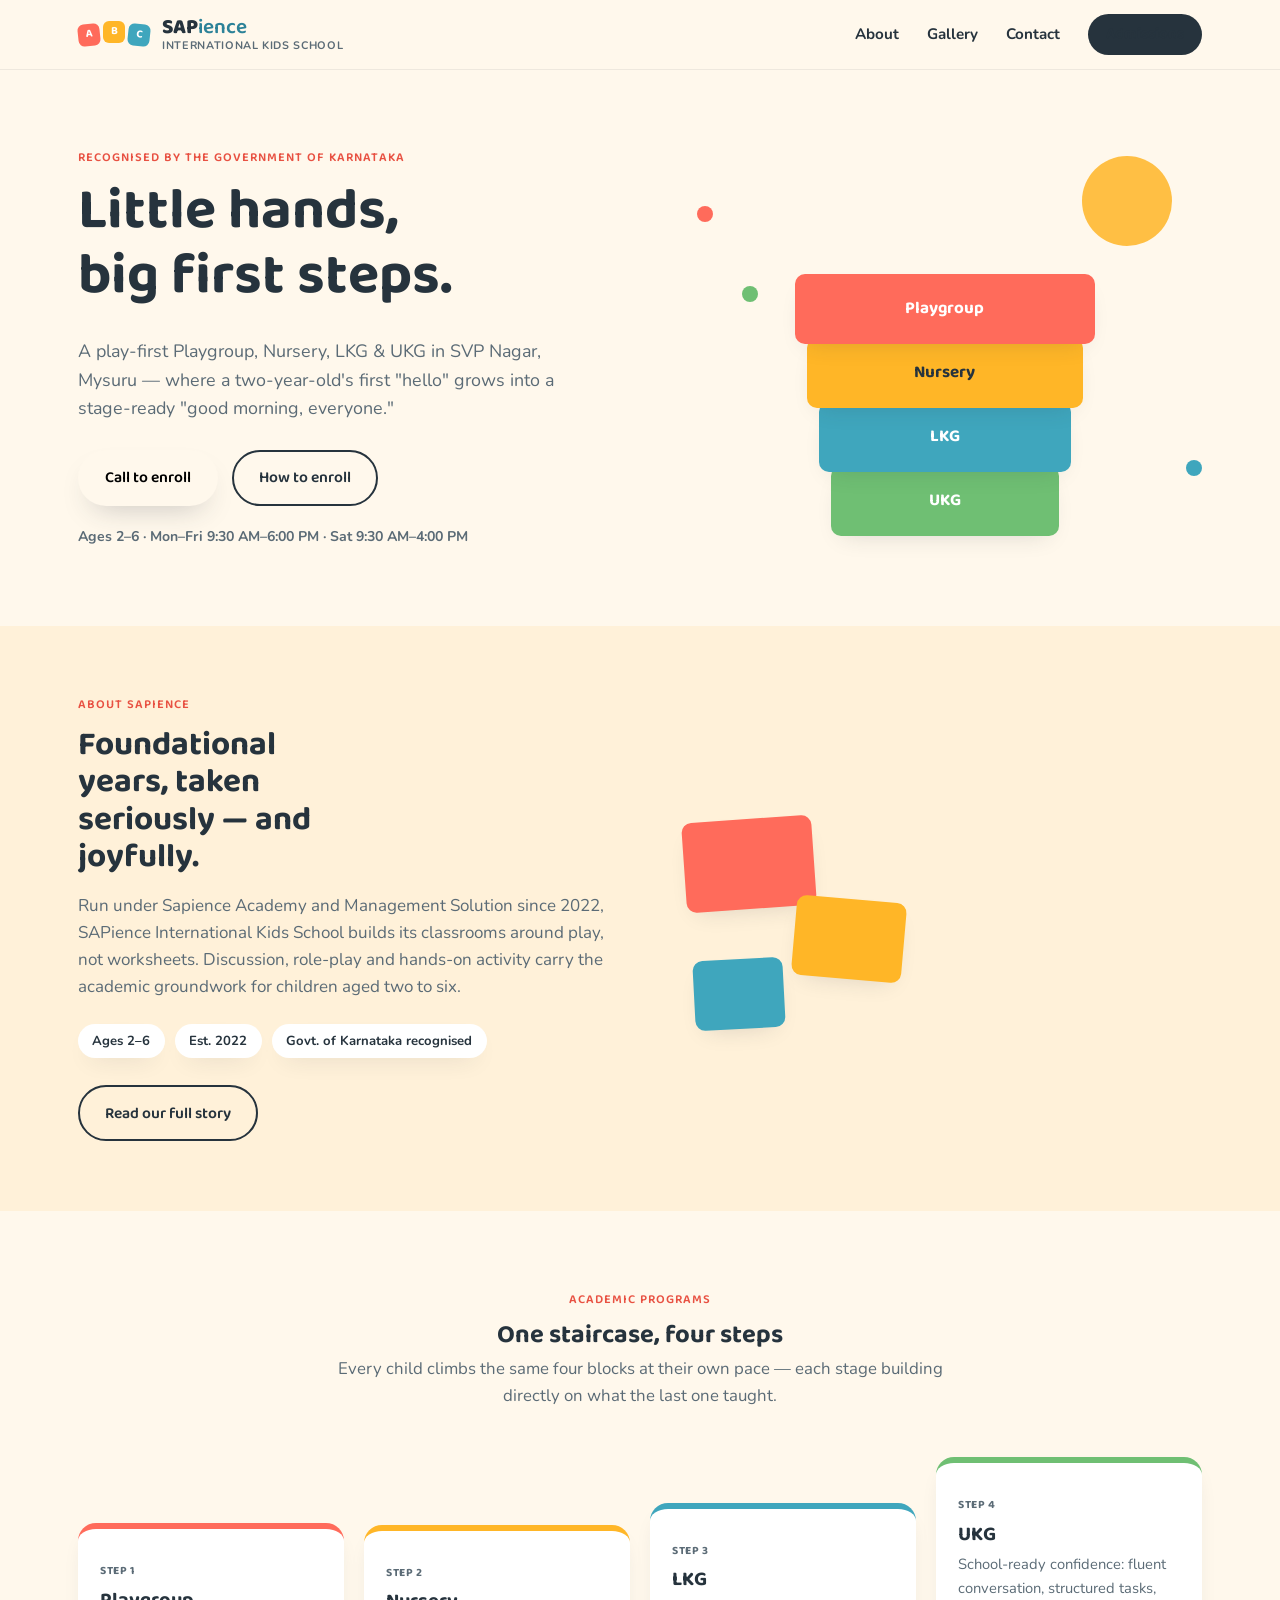
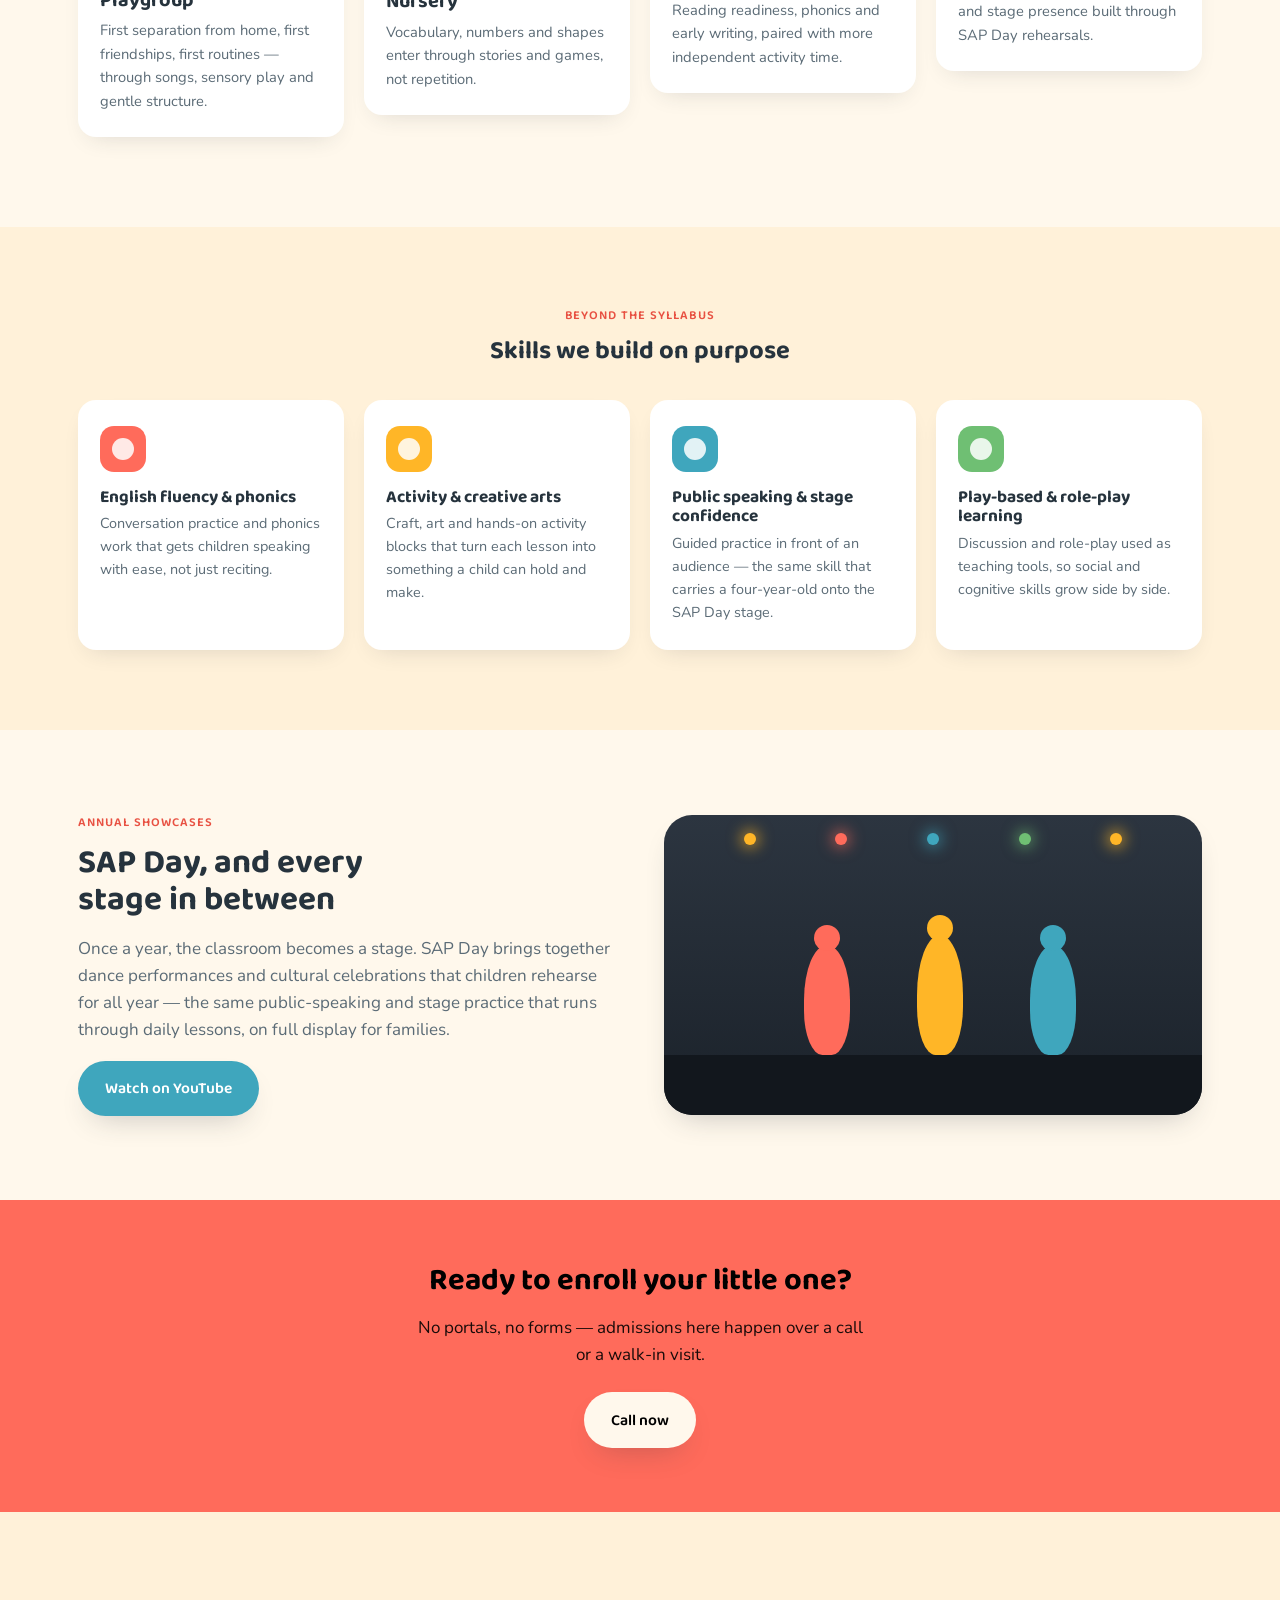
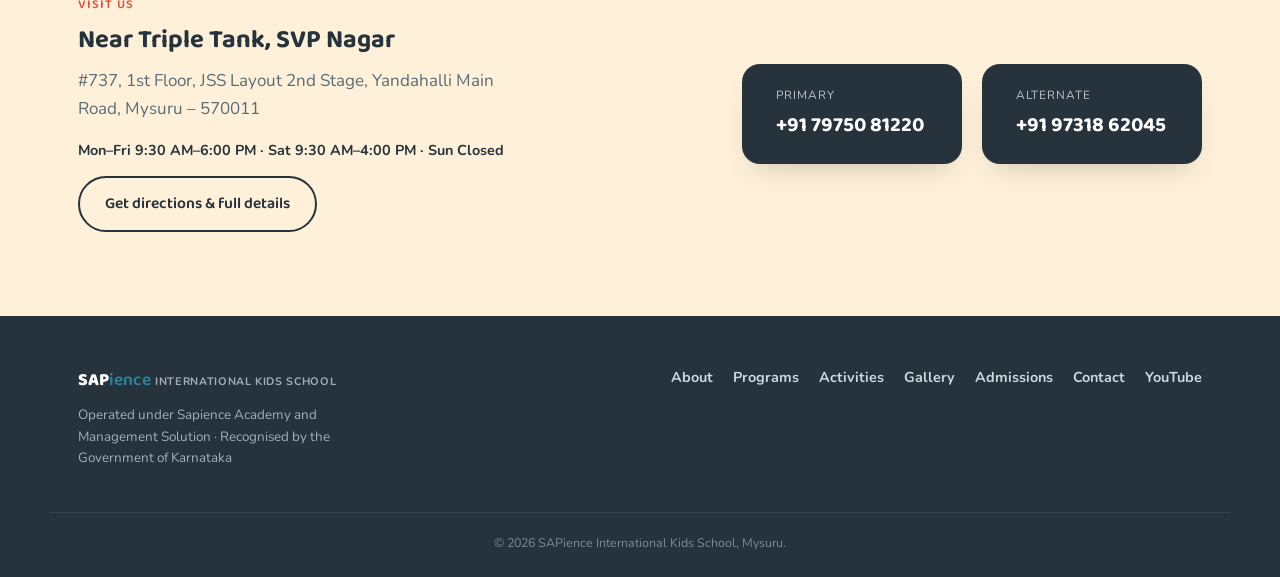
==== index.html @ 724e02ec "Add files via upload" ====
<!DOCTYPE html>
<html lang="en">
<head>
<meta charset="UTF-8">
<meta name="viewport" content="width=device-width, initial-scale=1.0">
<title>SAPience International Kids School — Mysuru</title>
<meta name="description" content="SAPience International Kids School, Mysuru — Playgroup, Nursery, LKG & UKG. Play-based learning, English fluency, activity & stage confidence for children aged 2–6.">
<link rel="preconnect" href="https://fonts.googleapis.com">
<link rel="preconnect" href="https://fonts.gstatic.com" crossorigin>
<link href="https://fonts.googleapis.com/css2?family=Baloo+2:wght@500;600;700;800&family=Nunito:ital,wght@0,400;0,600;0,700;0,800;1,600&display=swap" rel="stylesheet">
<link rel="stylesheet" href="style.css">
</head>
<body>

<!-- ============ HEADER / NAV ============ -->
<header class="site-header" id="top">
  <div class="wrap header-inner">
    <!-- PAGE LINK → index.html (self) -->
    <a href="index.html" class="brand">
      <span class="brand-blocks" aria-hidden="true">
        <span class="blk blk-a">A</span>
        <span class="blk blk-b">B</span>
        <span class="blk blk-c">C</span>
      </span>
      <span class="brand-text">
        <span class="brand-name">SAP<em>ience</em></span>
        <span class="brand-sub">International Kids School</span>
      </span>
    </a>

    <nav class="main-nav" id="mainNav">
      <!-- PAGE LINK → about.html -->
      <a href="about.html">About</a>
    

      <!-- PAGE LINK → gallery.html -->
      <a href="gallery.html">Gallery</a>

      <!-- PAGE LINK → contact.html -->
      <a href="contact.html">Contact</a>

      <!-- PAGE LINK → admissions.html -->
      <a href="admissions.html" class="nav-cta">Admissions</a>
    </nav>

    <button class="nav-toggle" id="navToggle" aria-label="Open menu" aria-expanded="false">
      <span></span><span></span><span></span>
    </button>
  </div>
</header>

<main>

  <!-- ============ HERO ============ -->
  <section class="hero">
    <div class="wrap hero-inner">
      <div class="hero-copy reveal">
        <p class="eyebrow">Recognised by the Government of Karnataka</p>
        <h1>Little hands, big first steps.</h1>
        <p class="hero-lede">A play-first Playgroup, Nursery, LKG &amp; UKG in SVP&nbsp;Nagar, Mysuru — where a two‑year‑old's first "hello" grows into a stage‑ready "good morning, everyone."</p>
        <div class="hero-actions">
          <a href="#" class="btn btn-primary">Call to enroll</a>

          <!-- PAGE LINK → admissions.html -->
          <a href="#" class="btn btn-ghost">How to enroll</a>
        </div>
        <p class="hero-note">Ages 2–6 · Mon–Fri 9:30 AM–6:00 PM · Sat 9:30 AM–4:00 PM</p>
      </div>

      <div class="hero-art" aria-hidden="true">
        <div class="stack-tower">
          <div class="tower-block block-4">UKG</div>
          <div class="tower-block block-3">LKG</div>
          <div class="tower-block block-2">Nursery</div>
          <div class="tower-block block-1">Playgroup</div>
        </div>
        <div class="orbit orbit-sun"></div>
        <div class="orbit orbit-dot orbit-dot--1"></div>
        <div class="orbit orbit-dot orbit-dot--2"></div>
        <div class="orbit orbit-dot orbit-dot--3"></div>
      </div>
    </div>
  </section>

  <!-- ============ ABOUT (teaser — full story lives on about.html) ============ -->
  <section class="about" id="about">
    <div class="wrap about-inner">
      <div class="about-copy reveal">
        <p class="eyebrow">About SAPience</p>
        <h2>Foundational years, taken seriously — and joyfully.</h2>
        <p>Run under Sapience Academy and Management Solution since 2022, SAPience International Kids School builds its classrooms around play, not worksheets. Discussion, role‑play and hands‑on activity carry the academic groundwork for children aged two to six.</p>

        <div class="chip-row">
          <span class="chip">Ages 2–6</span>
          <span class="chip">Est. 2022</span>
          <span class="chip">Govt. of Karnataka recognised</span>
        </div>

        <!-- PAGE LINK → about.html -->
        <a href="about.html" class="btn btn-ghost">Read our full story</a>
      </div>

      <div class="mini-blocks reveal" aria-hidden="true">
        <span class="mb mb-1"></span>
        <span class="mb mb-2"></span>
        <span class="mb mb-3"></span>
      </div>
    </div>
  </section>

  <!-- ============ PROGRAMS (full — stays on Home) ============ -->
  <section class="programs" id="programs">
    <div class="wrap">
      <p class="eyebrow center">Academic Programs</p>
      <h2 class="center">One staircase, four steps</h2>
      <p class="section-lede center">Every child climbs the same four blocks at their own pace — each stage building directly on what the last one taught.</p>

      <div class="program-stairs reveal">
        <div class="program-step step-1">
          <span class="step-tag">Step 1</span>
          <h3>Playgroup</h3>
          <p>First separation from home, first friendships, first routines — through songs, sensory play and gentle structure.</p>
        </div>
        <div class="program-step step-2">
          <span class="step-tag">Step 2</span>
          <h3>Nursery</h3>
          <p>Vocabulary, numbers and shapes enter through stories and games, not repetition.</p>
        </div>
        <div class="program-step step-3">
          <span class="step-tag">Step 3</span>
          <h3>LKG</h3>
          <p>Reading readiness, phonics and early writing, paired with more independent activity time.</p>
        </div>
        <div class="program-step step-4">
          <span class="step-tag">Step 4</span>
          <h3>UKG</h3>
          <p>School‑ready confidence: fluent conversation, structured tasks, and stage presence built through SAP Day rehearsals.</p>
        </div>
      </div>
    </div>
  </section>

  <!-- ============ ACTIVITIES (full — stays on Home) ============ -->
  <section class="activities" id="activities">
    <div class="wrap">
      <p class="eyebrow center">Beyond the Syllabus</p>
      <h2 class="center">Skills we build on purpose</h2>

      <div class="activity-grid">
        <div class="activity-card reveal">
          <div class="activity-icon icon-speak" aria-hidden="true"></div>
          <h3>English fluency &amp; phonics</h3>
          <p>Conversation practice and phonics work that gets children speaking with ease, not just reciting.</p>
        </div>
        <div class="activity-card reveal">
          <div class="activity-icon icon-art" aria-hidden="true"></div>
          <h3>Activity &amp; creative arts</h3>
          <p>Craft, art and hands‑on activity blocks that turn each lesson into something a child can hold and make.</p>
        </div>
        <div class="activity-card reveal">
          <div class="activity-icon icon-mic" aria-hidden="true"></div>
          <h3>Public speaking &amp; stage confidence</h3>
          <p>Guided practice in front of an audience — the same skill that carries a four‑year‑old onto the SAP Day stage.</p>
        </div>
        <div class="activity-card reveal">
          <div class="activity-icon icon-play" aria-hidden="true"></div>
          <h3>Play‑based &amp; role‑play learning</h3>
          <p>Discussion and role‑play used as teaching tools, so social and cognitive skills grow side by side.</p>
        </div>
      </div>
    </div>
  </section>

  <!-- ============ EVENTS (full — stays on Home) ============ -->
  <section class="events" id="events">
    <div class="wrap events-inner">
      <div class="events-copy reveal">
        <p class="eyebrow">Annual Showcases</p>
        <h2>SAP Day, and every stage in between</h2>
        <p>Once a year, the classroom becomes a stage. SAP Day brings together dance performances and cultural celebrations that children rehearse for all year — the same public‑speaking and stage practice that runs through daily lessons, on full display for families.</p>
        <a class="btn btn-secondary" href="https://www.youtube.com/@sapienceacademy-anjanashas1333" target="_blank" rel="noopener">Watch on YouTube</a>
      </div>
      <div class="events-art reveal" aria-hidden="true">
        <div class="stage-card">
          <div class="stage-lights">
            <span></span><span></span><span></span><span></span><span></span>
          </div>
          <div class="stage-figure fig-1"></div>
          <div class="stage-figure fig-2"></div>
          <div class="stage-figure fig-3"></div>
          <div class="stage-floor"></div>
        </div>
      </div>
    </div>
  </section>


  <!-- ============ ADMISSIONS CTA BAND ============ -->
  <section class="admissions-band">
    <div class="wrap admissions-band-inner reveal">
      <h2>Ready to enroll your little one?</h2>
      <p>No portals, no forms — admissions here happen over a call or a walk‑in visit.</p>
      <div class="admissions-band-actions">
        <!-- PAGE LINK → admissions.html -->
        <a href="tel:+917975081220" class="btn btn-primary">Call now</a>
      </div>
    </div>
  </section>

  <!-- ============ CONTACT (teaser — full details live on contact.html) ============ -->
  <section class="contact-teaser">
    <div class="wrap contact-teaser-inner reveal">
      <div class="contact-teaser-info">
        <p class="eyebrow">Visit Us</p>
        <h2>Near Triple Tank, SVP Nagar</h2>
        <p>#737, 1st Floor, JSS Layout 2nd Stage, Yandahalli Main Road, Mysuru – 570011</p>
        <p class="contact-teaser-hours">Mon–Fri 9:30 AM–6:00 PM · Sat 9:30 AM–4:00 PM · Sun Closed</p>
        <!-- PAGE LINK → contact.html -->
        <a href="contact.html" class="btn btn-ghost">Get directions &amp; full details</a>
      </div>

      <div class="contact-buttons">
        <a href="tel:+917975081220" class="contact-btn">
          <span class="contact-label">Primary</span>
          <span class="contact-number">+91 79750 81220</span>
        </a>
        <a href="tel:+919731862045" class="contact-btn">
          <span class="contact-label">Alternate</span>
          <span class="contact-number">+91 97318 62045</span>
        </a>
      </div>
    </div>
  </section>

</main>

<!-- ============ FOOTER ============ -->
<footer class="site-footer">
  <div class="wrap footer-inner">
    <div class="footer-brand">
      <span class="brand-name small">SAP<em>ience</em></span>
      <span class="brand-sub">International Kids School</span>
      <p class="footer-line">Operated under Sapience Academy and Management Solution · Recognised by the Government of Karnataka</p>
    </div>
    <div class="footer-links">
      <!-- PAGE LINK → about.html -->
      <a href="about.html">About</a>

      <a href="#programs">Programs</a>
      <a href="#activities">Activities</a>

      <!-- PAGE LINK → gallery.html -->
      <a href="gallery.html">Gallery</a>

      <!-- PAGE LINK → admissions.html -->
      <a href="admissions.html">Admissions</a>

      <!-- PAGE LINK → contact.html -->
      <a href="contact.html">Contact</a>

      <a href="https://www.youtube.com/@sapienceacademy-anjanashas1333" target="_blank" rel="noopener">YouTube</a>
    </div>
  </div>
  <p class="footer-copy">© <span id="year"></span> SAPience International Kids School, Mysuru.</p>
</footer>

<script src="script.js"></script>
</body>
</html>
---- style.css ----
/* ======================================================
   SAPience International Kids School
   Design tokens
   ====================================================== */
:root{
  --bg:            #FFF8EC;
  --bg-soft:       #FFF1D9;
  --card:          #FFFFFF;
  --ink:           #26333D;
  --ink-soft:      #5B6B76;
  --marigold:      #FFB627;
  --marigold-deep: #F09A00;
  --sky:           #3FA6BD;
  --sky-deep:      #2C8298;
  --coral:         #FF6B5B;
  --coral-deep:    #E85142;
  --grass:         #6FBF73;
  --grass-deep:    #4F9E56;

  --font-display: 'Baloo 2', system-ui, sans-serif;
  --font-body:    'Nunito', system-ui, -apple-system, sans-serif;

  --radius-lg: 28px;
  --radius-md: 18px;
  --radius-sm: 10px;

  --shadow-soft: 0 14px 30px -14px rgba(38,51,61,0.28);
  --shadow-card: 0 10px 24px -12px rgba(38,51,61,0.18);

  --wrap: 1180px;
}

*{ box-sizing: border-box; }
html{ scroll-behavior: smooth; }
body{
  margin:0;
  background: var(--bg);
  color: var(--ink);
  font-family: var(--font-body);
  font-size: 17px;
  line-height: 1.6;
  -webkit-font-smoothing: antialiased;
}
h1,h2,h3{
  font-family: var(--font-display);
  font-weight: 700;
  color: var(--ink);
  line-height: 1.12;
  margin: 0 0 .5em;
}
p{ margin: 0 0 1em; color: var(--ink-soft); }
a{ color: inherit; text-decoration: none; }
address{ font-style: normal; }
img{ max-width:100%; display:block; }

.wrap{
  max-width: var(--wrap);
  margin: 0 auto;
  padding: 0 28px;
}

:focus-visible{
  outline: 3px solid var(--sky);
  outline-offset: 3px;
  border-radius: 6px;
}

.eyebrow{
  font-family: var(--font-display);
  font-weight: 600;
  letter-spacing: .08em;
  text-transform: uppercase;
  font-size: .78rem;
  color: var(--coral-deep);
  margin: 0 0 .8em;
}
.eyebrow.center, .center{ text-align: center; }
.section-lede{
  max-width: 620px;
  margin: -0.4em auto 3rem;
  font-size: 1.05rem;
}

.btn{
  display: inline-flex;
  align-items: center;
  justify-content: center;
  gap: .5em;
  padding: .85em 1.6em;
  border-radius: 999px;
  font-family: var(--font-display);
  font-weight: 600;
  font-size: .98rem;
  border: 2px solid transparent;
  cursor: pointer;
  transition: transform .18s ease, box-shadow .18s ease, background .18s ease;
}
.btn:hover{ transform: translateY(-2px); }
.btn-primary{
  background: var(--coral);
  color: #fff;
  box-shadow: var(--shadow-soft);
}
.btn-primary:hover{ background: var(--coral-deep); }
.btn-ghost{
  background: transparent;
  border-color: var(--ink);
  color: var(--ink);
}
.btn-ghost:hover{ background: var(--ink); color: #fff; }
.btn-secondary{
  background: var(--sky);
  color: #fff;
  box-shadow: var(--shadow-soft);
}
.btn-secondary:hover{ background: var(--sky-deep); }

/* ======================================================
   Header
   ====================================================== */
.site-header{
  position: sticky;
  top: 0;
  z-index: 50;
  background: rgba(255,248,236,0.92);
  backdrop-filter: blur(8px);
  border-bottom: 1px solid rgba(38,51,61,0.08);
}
.header-inner{
  display: flex;
  align-items: center;
  justify-content: space-between;
  padding-top: 14px;
  padding-bottom: 14px;
}
.brand{
  display: flex;
  align-items: center;
  gap: 12px;
}
.brand-blocks{
  display: flex;
  gap: 3px;
}
.blk{
  width: 22px; height: 22px;
  border-radius: 6px;
  display: flex; align-items: center; justify-content: center;
  font-family: var(--font-display);
  font-size: .7rem;
  font-weight: 700;
  color: #fff;
}
.blk-a{ background: var(--coral); transform: rotate(-6deg); }
.blk-b{ background: var(--marigold); transform: translateY(-3px); }
.blk-c{ background: var(--sky); transform: rotate(6deg); }
.brand-text{ display: flex; flex-direction: column; line-height: 1.1; }
.brand-name{
  font-family: var(--font-display);
  font-weight: 800;
  font-size: 1.3rem;
  color: var(--ink);
}
.brand-name em{ font-style: normal; font-weight: 600; color: var(--sky-deep); }
.brand-name.small{ font-size: 1.1rem; }
.brand-sub{
  font-size: .68rem;
  letter-spacing: .06em;
  text-transform: uppercase;
  color: var(--ink-soft);
  font-weight: 700;
}

.main-nav{ display: flex; align-items: center; gap: 28px; }
.main-nav a{
  font-weight: 700;
  font-size: .95rem;
  color: var(--ink);
  position: relative;
}
.main-nav a:not(.nav-cta):after{
  content:"";
  position:absolute; left:0; right:0; bottom:-6px;
  height: 3px; border-radius: 3px;
  background: var(--marigold);
  transform: scaleX(0);
  transition: transform .2s ease;
}
.main-nav a:not(.nav-cta):hover:after{ transform: scaleX(1); }
.nav-cta{
  background: var(--ink);
  color: #fff;
  padding: .55em 1.2em;
  border-radius: 999px;
  font-family: var(--font-display);
}
.nav-cta:hover{ background: var(--coral-deep); }

.nav-toggle{
  display: none;
  flex-direction: column;
  gap: 5px;
  background: none;
  border: none;
  cursor: pointer;
  padding: 6px;
}
.nav-toggle span{
  width: 24px; height: 3px;
  background: var(--ink);
  border-radius: 3px;
}

/* ======================================================
   Hero
   ====================================================== */
.hero{ padding: 76px 0 60px; overflow: hidden; }
.hero-inner{
  display: grid;
  grid-template-columns: 1.05fr .95fr;
  gap: 40px;
  align-items: center;
}
.hero h1{
  font-size: clamp(2.4rem, 4.6vw, 3.6rem);
  max-width: 11ch;
}
.hero-lede{ font-size: 1.12rem; max-width: 46ch; }
.hero-actions{ display: flex; gap: 14px; flex-wrap: wrap; margin: 1.6em 0 1.2em; }
.hero-note{ font-size: .88rem; color: var(--ink-soft); font-weight: 700; }

.hero-art{ position: relative; height: 420px; }
.stack-tower{
  position: absolute;
  left: 50%; bottom: 30px;
  transform: translateX(-50%);
  display: flex;
  flex-direction: column-reverse;
  width: min(300px, 80%);
}
.tower-block{
  font-family: var(--font-display);
  font-weight: 700;
  color: #fff;
  display: flex;
  align-items: center;
  justify-content: center;
  height: 70px;
  border-radius: var(--radius-sm);
  box-shadow: var(--shadow-card);
  margin-top: -6px;
  animation: bob 5s ease-in-out infinite;
}
.block-1{ background: var(--coral); width: 100%; z-index: 4; animation-delay: 0s; }
.block-2{ background: var(--marigold); width: 92%; align-self: center; z-index: 3; animation-delay: .3s; color: var(--ink); }
.block-3{ background: var(--sky); width: 84%; align-self: center; z-index: 2; animation-delay: .6s; }
.block-4{ background: var(--grass); width: 76%; align-self: center; z-index: 1; animation-delay: .9s; }
@keyframes bob{
  0%,100%{ transform: translateY(0); }
  50%{ transform: translateY(-7px); }
}
.orbit{ position: absolute; border-radius: 50%; }
.orbit-sun{
  width: 90px; height: 90px;
  top: 10px; right: 30px;
  background: var(--marigold);
  opacity: .85;
  animation: bob 6s ease-in-out infinite;
}
.orbit-dot{ width: 16px; height: 16px; }
.orbit-dot--1{ background: var(--coral); top: 60px; left: 10px; animation: bob 4s ease-in-out infinite; }
.orbit-dot--2{ background: var(--sky); bottom: 90px; right: 0; animation: bob 4.6s ease-in-out infinite .4s; }
.orbit-dot--3{ background: var(--grass); top: 140px; left: 55px; animation: bob 5.4s ease-in-out infinite .8s; }

/* ======================================================
   About
   ====================================================== */
.about{ padding: 70px 0; background: var(--bg-soft); }
.about-inner{
  display: grid;
  grid-template-columns: 1fr 1fr;
  gap: 48px;
  align-items: center;
}
.about-copy h2{ font-size: clamp(1.7rem, 2.6vw, 2.2rem); max-width: 14ch; }
.about-stats{
  display: grid;
  grid-template-columns: 1fr 1fr;
  gap: 16px;
}
.stat-card{
  background: var(--card);
  border-radius: var(--radius-md);
  padding: 22px 20px;
  box-shadow: var(--shadow-card);
}
.stat-num{
  display: block;
  font-family: var(--font-display);
  font-size: 2rem;
  font-weight: 800;
  color: var(--coral-deep);
}
.stat-label{ font-size: .85rem; color: var(--ink-soft); font-weight: 700; }

.chip-row{ display: flex; flex-wrap: wrap; gap: 10px; margin: 1.4em 0 1.6em; }
.chip{
  background: var(--card);
  border-radius: 999px;
  padding: .5em 1.1em;
  font-size: .82rem;
  font-weight: 700;
  color: var(--ink);
  box-shadow: var(--shadow-card);
}

.mini-blocks{
  position: relative;
  height: 220px;
}
.mb{
  position: absolute;
  border-radius: var(--radius-sm);
  box-shadow: var(--shadow-card);
  animation: bob 5s ease-in-out infinite;
}
.mb-1{ width: 130px; height: 90px; background: var(--coral); top: 10px; left: 20px; transform: rotate(-4deg); }
.mb-2{ width: 110px; height: 80px; background: var(--marigold); top: 90px; left: 130px; transform: rotate(5deg); animation-delay: .4s; }
.mb-3{ width: 90px; height: 70px; background: var(--sky); top: 150px; left: 30px; transform: rotate(-3deg); animation-delay: .8s; }

/* ======================================================
   Programs (staircase)
   ====================================================== */
.programs{ padding: 80px 0 90px; }
.program-stairs{
  display: grid;
  grid-template-columns: repeat(4, 1fr);
  gap: 20px;
  margin-top: 30px;
  align-items: end;
}
.program-step{
  background: var(--card);
  border-radius: var(--radius-md);
  padding: 26px 22px 24px;
  box-shadow: var(--shadow-card);
  border-top: 6px solid var(--marigold);
}
.step-tag{
  font-family: var(--font-display);
  font-weight: 700;
  font-size: .72rem;
  letter-spacing: .06em;
  text-transform: uppercase;
  color: var(--ink-soft);
}
.program-step h3{ font-size: 1.25rem; margin: .3em 0 .4em; }
.program-step p{ font-size: .92rem; margin: 0; }
.step-1{ border-color: var(--coral); margin-bottom: 0; }
.step-2{ border-color: var(--marigold); margin-bottom: 22px; }
.step-3{ border-color: var(--sky); margin-bottom: 44px; }
.step-4{ border-color: var(--grass); margin-bottom: 66px; }

/* ======================================================
   Activities
   ====================================================== */
.activities{ padding: 80px 0; background: var(--bg-soft); }
.activity-grid{
  display: grid;
  grid-template-columns: repeat(4, 1fr);
  gap: 20px;
  margin-top: 34px;
}
.activity-card{
  background: var(--card);
  border-radius: var(--radius-md);
  padding: 26px 22px;
  box-shadow: var(--shadow-card);
  text-align: left;
}
.activity-card h3{ font-size: 1.08rem; margin-bottom: .3em; }
.activity-card p{ font-size: .9rem; margin: 0; }
.activity-icon{
  width: 46px; height: 46px;
  border-radius: 14px;
  margin-bottom: 16px;
  position: relative;
}
.icon-speak{ background: var(--coral); }
.icon-art{ background: var(--marigold); }
.icon-mic{ background: var(--sky); }
.icon-play{ background: var(--grass); }
.activity-icon:after{
  content:"";
  position: absolute; inset: 12px;
  border-radius: 50%;
  background: rgba(255,255,255,.85);
}

/* ======================================================
   Events
   ====================================================== */
.events{ padding: 84px 0; }
.events-inner{
  display: grid;
  grid-template-columns: 1fr 1fr;
  gap: 48px;
  align-items: center;
}
.events-copy h2{ font-size: clamp(1.7rem, 2.6vw, 2.2rem); max-width: 16ch; }

.stage-card{
  position: relative;
  height: 300px;
  border-radius: var(--radius-lg);
  background: linear-gradient(180deg, #2C3540 0%, #1B222A 100%);
  overflow: hidden;
  box-shadow: var(--shadow-soft);
}
.stage-lights{
  position: absolute; top: 18px; left: 0; right: 0;
  display: flex; justify-content: space-evenly;
}
.stage-lights span{
  width: 12px; height: 12px; border-radius: 50%;
  background: var(--marigold);
  box-shadow: 0 0 14px 4px rgba(255,182,39,.55);
  animation: twinkle 2.4s ease-in-out infinite;
}
.stage-lights span:nth-child(2){ background: var(--coral); box-shadow: 0 0 14px 4px rgba(255,107,91,.5); animation-delay: .3s; }
.stage-lights span:nth-child(3){ background: var(--sky); box-shadow: 0 0 14px 4px rgba(63,166,189,.5); animation-delay: .6s; }
.stage-lights span:nth-child(4){ background: var(--grass); box-shadow: 0 0 14px 4px rgba(111,191,115,.5); animation-delay: .9s; }
.stage-lights span:nth-child(5){ background: var(--marigold); box-shadow: 0 0 14px 4px rgba(255,182,39,.55); animation-delay: 1.2s; }
@keyframes twinkle{ 0%,100%{ opacity:.5; } 50%{ opacity: 1; } }

.stage-floor{
  position: absolute; left: 0; right: 0; bottom: 0; height: 60px;
  background: #12171D;
}
.stage-figure{
  position: absolute; bottom: 60px;
  width: 46px; height: 110px;
  border-radius: 50% 50% 40% 40%;
  transform-origin: bottom center;
  animation: dance 1.8s ease-in-out infinite;
}
.stage-figure:before{
  content:"";
  position: absolute; top: -20px; left: 50%;
  transform: translateX(-50%);
  width: 26px; height: 26px; border-radius: 50%;
  background: inherit;
}
.fig-1{ left: 26%; background: var(--coral); animation-delay: 0s; }
.fig-2{ left: 47%; background: var(--marigold); animation-delay: .25s; height: 120px; }
.fig-3{ left: 68%; background: var(--sky); animation-delay: .5s; }
@keyframes dance{
  0%,100%{ transform: rotate(-6deg) translateY(0); }
  50%{ transform: rotate(6deg) translateY(-6px); }
}



/* ======================================================
   Admissions CTA band
   ====================================================== */
.admissions-band{
  background: var(--coral);
  padding: 64px 0;
}
.admissions-band-inner{ text-align: center; }
.admissions-band h2{ color: #000000; font-size: clamp(1.6rem, 2.4vw, 2.1rem); }
.admissions-band p{ color: rgba(0, 0, 0, 0.9); max-width: 46ch; margin: 0 auto 1.4em; }
.admissions-band-actions{ display: flex; gap: 14px; justify-content: center; flex-wrap: wrap; }
.btn-ghost-invert{ border-color: #000000; color: #000000; }
.btn-ghost-invert:hover{ background: #000000; color: var(--coral-deep); }

.btn-primary {
  background: var(--bg);
  color: #000000;
  box-shadow: var(--shadow-soft);
}

/* ======================================================
   Contact teaser
   ====================================================== */
.contact-teaser{ padding: 84px 0; background: var(--bg-soft); }
.contact-teaser-inner{
  display: flex;
  justify-content: space-between;
  align-items: center;
  gap: 40px;
  flex-wrap: wrap;
}
.contact-teaser-info{ max-width: 460px; }
.contact-teaser-info h2{ font-size: 1.6rem; }
.contact-teaser-hours{ font-weight: 700; color: var(--ink); font-size: .9rem; }
.contact-teaser .contact-buttons{ margin-top: 0; }


/* ======================================================
   Location & Hours
   ====================================================== */
.location{ padding: 84px 0; background: var(--bg-soft); }
.location-inner{
  display: grid;
  grid-template-columns: 1.2fr .8fr;
  gap: 26px;
}
.location-card, .hours-card{
  background: var(--card);
  border-radius: var(--radius-lg);
  padding: 34px;
  box-shadow: var(--shadow-card);
}
.location-card h2{ font-size: 1.7rem; }
.location-card address{ font-size: 1.02rem; margin-bottom: .6em; }
.location-note{ font-size: .85rem; }

.hours-table{ width: 100%; border-collapse: collapse; margin-bottom: 12px; }
.hours-table th, .hours-table td{
  text-align: left;
  padding: 10px 0;
  border-bottom: 1px solid rgba(38,51,61,0.1);
  font-size: .96rem;
}
.hours-table th{ font-weight: 700; color: var(--ink); }
.hours-table td{ text-align: right; color: var(--ink-soft); font-weight: 700; }
.hours-table .closed{ color: var(--coral-deep); }
.hours-note{ font-size: .82rem; margin: 0; }

/* ======================================================
   Contact
   ====================================================== */
.contact{ padding: 90px 0; }
.contact-buttons{
  display: flex;
  gap: 20px;
  justify-content: center;
  flex-wrap: wrap;
  margin-top: 30px;
}
.contact-btn{
  background: var(--ink);
  color: #fff;
  border-radius: var(--radius-md);
  padding: 22px 34px;
  min-width: 220px;
  box-shadow: var(--shadow-soft);
  transition: transform .18s ease, background .18s ease;
}
.contact-btn:hover{ transform: translateY(-3px); background: var(--coral-deep); }
.contact-label{
  display: block;
  font-size: .74rem;
  letter-spacing: .08em;
  text-transform: uppercase;
  opacity: .7;
  margin-bottom: 4px;
}
.contact-number{
  display: block;
  font-family: var(--font-display);
  font-weight: 700;
  font-size: 1.3rem;
}

/* ======================================================
   Footer
   ====================================================== */
.site-footer{ background: var(--ink); color: #cdd7dd; padding: 50px 0 24px; }
.footer-inner{
  display: flex;
  justify-content: space-between;
  flex-wrap: wrap;
  gap: 30px;
  margin-bottom: 30px;
}
.footer-brand .brand-name{ color: #fff; }
.footer-brand .brand-sub{ color: #9fb0b9; }
.footer-line{ font-size: .84rem; max-width: 40ch; color: #9fb0b9; margin-top: 10px; }
.footer-links{ display: flex; gap: 20px; flex-wrap: wrap; align-self: flex-start; }
.footer-links a{ font-size: .9rem; font-weight: 700; color: #cdd7dd; }
.footer-links a:hover{ color: var(--marigold); }
.footer-copy{
  text-align: center;
  font-size: .78rem;
  color: #7c8b93;
  border-top: 1px solid rgba(255,255,255,0.08);
  padding-top: 20px;
  margin: 0 auto;
  max-width: var(--wrap);
}

/* ======================================================
   Reveal on scroll
   ====================================================== */
.reveal{
  opacity: 0;
  transform: translateY(18px);
  transition: opacity .7s ease, transform .7s ease;
}
.reveal.is-visible{ opacity: 1; transform: translateY(0); }

@media (prefers-reduced-motion: reduce){
  html{ scroll-behavior: auto; }
  .reveal{ opacity: 1; transform: none; transition: none; }
  .tower-block, .orbit, .stage-lights span, .stage-figure{ animation: none !important; }
}

/* ======================================================
   Responsive
   ====================================================== */
@media (max-width: 980px){
  .hero-inner, .about-inner, .events-inner, .location-inner{
    grid-template-columns: 1fr;
  }
  .hero-art{ order: -1; height: 320px; }
  .program-stairs{ grid-template-columns: 1fr 1fr; }
  .step-2,.step-3,.step-4{ margin-bottom: 0; }
  .activity-grid{ grid-template-columns: 1fr 1fr; }
}

@media (max-width: 720px){
  .main-nav{
    position: absolute;
    top: 100%; left: 0; right: 0;
    background: var(--bg);
    flex-direction: column;
    align-items: flex-start;
    gap: 4px;
    padding: 16px 28px 22px;
    border-bottom: 1px solid rgba(38,51,61,0.08);
    display: none;
  }
  .main-nav.is-open{ display: flex; }
  .main-nav a{ padding: 10px 0; width: 100%; }
  .nav-cta{ margin-top: 8px; text-align: center; }
  .nav-toggle{ display: flex; }
  .hero{ padding: 50px 0 40px; }
  .program-stairs{ grid-template-columns: 1fr; }
  .activity-grid{ grid-template-columns: 1fr; }
  .location-inner{ gap: 18px; }
  .contact-btn{ min-width: 0; width: 100%; }
}

/* ********************************************************************/

/* ABOUT.HTML */
/* ********************************************************************/

/* ********************************************************************/

/* ********************************************************************/

/* ********************************************************************/

/* ********************************************************************/

/* ********************************************************************/

/* ********************************************************************/


/* ********************************************************************/


/* ======================================================
   SAPience International Kids School
   Design tokens
   ====================================================== */
:root{
  --bg:            #FFF8EC;
  --bg-soft:       #FFF1D9;
  --card:          #FFFFFF;
  --ink:           #26333D;
  --ink-soft:      #5B6B76;
  --marigold:      #FFB627;
  --marigold-deep: #F09A00;
  --sky:           #3FA6BD;
  --sky-deep:      #2C8298;
  --coral:         #FF6B5B;
  --coral-deep:    #E85142;
  --grass:         #6FBF73;
  --grass-deep:    #4F9E56;

  --font-display: 'Baloo 2', system-ui, sans-serif;
  --font-body:    'Nunito', system-ui, -apple-system, sans-serif;

  --radius-lg: 28px;
  --radius-md: 18px;
  --radius-sm: 10px;

  --shadow-soft: 0 14px 30px -14px rgba(38,51,61,0.28);
  --shadow-card: 0 10px 24px -12px rgba(38,51,61,0.18);

  --wrap: 1180px;
}

*{ box-sizing: border-box; }
html{ scroll-behavior: smooth; }
body{
  margin:0;
  background: var(--bg);
  color: var(--ink);
  font-family: var(--font-body);
  font-size: 17px;
  line-height: 1.6;
  -webkit-font-smoothing: antialiased;
}
h1,h2,h3{
  font-family: var(--font-display);
  font-weight: 700;
  color: var(--ink);
  line-height: 1.12;
  margin: 0 0 .5em;
}
p{ margin: 0 0 1em; color: var(--ink-soft); }
a{ color: inherit; text-decoration: none; }
address{ font-style: normal; }
img{ max-width:100%; display:block; }

.wrap{
  max-width: var(--wrap);
  margin: 0 auto;
  padding: 0 28px;
}

:focus-visible{
  outline: 3px solid var(--sky);
  outline-offset: 3px;
  border-radius: 6px;
}

.eyebrow{
  font-family: var(--font-display);
  font-weight: 600;
  letter-spacing: .08em;
  text-transform: uppercase;
  font-size: .78rem;
  color: var(--coral-deep);
  margin: 0 0 .8em;
}
.eyebrow.center, .center{ text-align: center; }
.section-lede{
  max-width: 620px;
  margin: -0.4em auto 3rem;
  font-size: 1.05rem;
}

.btn{
  display: inline-flex;
  align-items: center;
  justify-content: center;
  gap: .5em;
  padding: .85em 1.6em;
  border-radius: 999px;
  font-family: var(--font-display);
  font-weight: 600;
  font-size: .98rem;
  border: 2px solid transparent;
  cursor: pointer;
  transition: transform .18s ease, box-shadow .18s ease, background .18s ease;
}
.btn:hover{ transform: translateY(-2px); }
.btn-primary{
  background: var(--coral);
  color: #fff;
  box-shadow: var(--shadow-soft);
}
.btn-primary:hover{ background: var(--coral-deep); }
.btn-ghost{
  background: transparent;
  border-color: var(--ink);
  color: var(--ink);
}
.btn-ghost:hover{ background: var(--ink); color: #fff; }
.btn-secondary{
  background: var(--sky);
  color: #fff;
  box-shadow: var(--shadow-soft);
}
.btn-secondary:hover{ background: var(--sky-deep); }

/* ======================================================
   Header
   ====================================================== */
.site-header{
  position: sticky;
  top: 0;
  z-index: 50;
  background: rgba(255,248,236,0.92);
  backdrop-filter: blur(8px);
  border-bottom: 1px solid rgba(38,51,61,0.08);
}
.header-inner{
  display: flex;
  align-items: center;
  justify-content: space-between;
  padding-top: 14px;
  padding-bottom: 14px;
}
.brand{
  display: flex;
  align-items: center;
  gap: 12px;
}
.brand-blocks{
  display: flex;
  gap: 3px;
}
.blk{
  width: 22px; height: 22px;
  border-radius: 6px;
  display: flex; align-items: center; justify-content: center;
  font-family: var(--font-display);
  font-size: .7rem;
  font-weight: 700;
  color: #fff;
}
.blk-a{ background: var(--coral); transform: rotate(-6deg); }
.blk-b{ background: var(--marigold); transform: translateY(-3px); }
.blk-c{ background: var(--sky); transform: rotate(6deg); }
.brand-text{ display: flex; flex-direction: column; line-height: 1.1; }
.brand-name{
  font-family: var(--font-display);
  font-weight: 800;
  font-size: 1.3rem;
  color: var(--ink);
}
.brand-name em{ font-style: normal; font-weight: 600; color: var(--sky-deep); }
.brand-name.small{ font-size: 1.1rem; }
.brand-sub{
  font-size: .68rem;
  letter-spacing: .06em;
  text-transform: uppercase;
  color: var(--ink-soft);
  font-weight: 700;
}

.main-nav{ display: flex; align-items: center; gap: 28px; }
.main-nav a{
  font-weight: 700;
  font-size: .95rem;
  color: var(--ink);
  position: relative;
}
.main-nav a:not(.nav-cta):after{
  content:"";
  position:absolute; left:0; right:0; bottom:-6px;
  height: 3px; border-radius: 3px;
  background: var(--marigold);
  transform: scaleX(0);
  transition: transform .2s ease;
}
.main-nav a:not(.nav-cta):hover:after{ transform: scaleX(1); }
.nav-cta{
  background: var(--ink);
  color: #fff;
  padding: .55em 1.2em;
  border-radius: 999px;
  font-family: var(--font-display);
}
.nav-cta:hover{ background: var(--coral-deep); }

.nav-toggle{
  display: none;
  flex-direction: column;
  gap: 5px;
  background: none;
  border: none;
  cursor: pointer;
  padding: 6px;
}
.nav-toggle span{
  width: 24px; height: 3px;
  background: var(--ink);
  border-radius: 3px;
}

/* ======================================================
   Hero
   ====================================================== */
.hero{ padding: 76px 0 60px; overflow: hidden; }
.hero-inner{
  display: grid;
  grid-template-columns: 1.05fr .95fr;
  gap: 40px;
  align-items: center;
}
.hero h1{
  font-size: clamp(2.4rem, 4.6vw, 3.6rem);
  max-width: 11ch;
}
.hero-lede{ font-size: 1.12rem; max-width: 46ch; }
.hero-actions{ display: flex; gap: 14px; flex-wrap: wrap; margin: 1.6em 0 1.2em; }
.hero-note{ font-size: .88rem; color: var(--ink-soft); font-weight: 700; }

.hero-art{ position: relative; height: 420px; }
.stack-tower{
  position: absolute;
  left: 50%; bottom: 30px;
  transform: translateX(-50%);
  display: flex;
  flex-direction: column-reverse;
  width: min(300px, 80%);
}
.tower-block{
  font-family: var(--font-display);
  font-weight: 700;
  color: #fff;
  display: flex;
  align-items: center;
  justify-content: center;
  height: 70px;
  border-radius: var(--radius-sm);
  box-shadow: var(--shadow-card);
  margin-top: -6px;
  animation: bob 5s ease-in-out infinite;
}
.block-1{ background: var(--coral); width: 100%; z-index: 4; animation-delay: 0s; }
.block-2{ background: var(--marigold); width: 92%; align-self: center; z-index: 3; animation-delay: .3s; color: var(--ink); }
.block-3{ background: var(--sky); width: 84%; align-self: center; z-index: 2; animation-delay: .6s; }
.block-4{ background: var(--grass); width: 76%; align-self: center; z-index: 1; animation-delay: .9s; }
@keyframes bob{
  0%,100%{ transform: translateY(0); }
  50%{ transform: translateY(-7px); }
}
.orbit{ position: absolute; border-radius: 50%; }
.orbit-sun{
  width: 90px; height: 90px;
  top: 10px; right: 30px;
  background: var(--marigold);
  opacity: .85;
  animation: bob 6s ease-in-out infinite;
}
.orbit-dot{ width: 16px; height: 16px; }
.orbit-dot--1{ background: var(--coral); top: 60px; left: 10px; animation: bob 4s ease-in-out infinite; }
.orbit-dot--2{ background: var(--sky); bottom: 90px; right: 0; animation: bob 4.6s ease-in-out infinite .4s; }
.orbit-dot--3{ background: var(--grass); top: 140px; left: 55px; animation: bob 5.4s ease-in-out infinite .8s; }

/* ======================================================
   About
   ====================================================== */
.about{ padding: 70px 0; background: var(--bg-soft); }
.about-inner{
  display: grid;
  grid-template-columns: 1fr 1fr;
  gap: 48px;
  align-items: center;
}
.about-copy h2{ font-size: clamp(1.7rem, 2.6vw, 2.2rem); max-width: 14ch; }
.about-stats{
  display: grid;
  grid-template-columns: 1fr 1fr;
  gap: 16px;
}
.stat-card{
  background: var(--card);
  border-radius: var(--radius-md);
  padding: 22px 20px;
  box-shadow: var(--shadow-card);
}
.stat-num{
  display: block;
  font-family: var(--font-display);
  font-size: 2rem;
  font-weight: 800;
  color: var(--coral-deep);
}
.stat-label{ font-size: .85rem; color: var(--ink-soft); font-weight: 700; }

.chip-row{ display: flex; flex-wrap: wrap; gap: 10px; margin: 1.4em 0 1.6em; }
.chip{
  background: var(--card);
  border-radius: 999px;
  padding: .5em 1.1em;
  font-size: .82rem;
  font-weight: 700;
  color: var(--ink);
  box-shadow: var(--shadow-card);
}

.mini-blocks{
  position: relative;
  height: 220px;
}
.mb{
  position: absolute;
  border-radius: var(--radius-sm);
  box-shadow: var(--shadow-card);
  animation: bob 5s ease-in-out infinite;
}
.mb-1{ width: 130px; height: 90px; background: var(--coral); top: 10px; left: 20px; transform: rotate(-4deg); }
.mb-2{ width: 110px; height: 80px; background: var(--marigold); top: 90px; left: 130px; transform: rotate(5deg); animation-delay: .4s; }
.mb-3{ width: 90px; height: 70px; background: var(--sky); top: 150px; left: 30px; transform: rotate(-3deg); animation-delay: .8s; }

/* ======================================================
   Programs (staircase)
   ====================================================== */
.programs{ padding: 80px 0 90px; }
.program-stairs{
  display: grid;
  grid-template-columns: repeat(4, 1fr);
  gap: 20px;
  margin-top: 30px;
  align-items: end;
}
.program-step{
  background: var(--card);
  border-radius: var(--radius-md);
  padding: 26px 22px 24px;
  box-shadow: var(--shadow-card);
  border-top: 6px solid var(--marigold);
}
.step-tag{
  font-family: var(--font-display);
  font-weight: 700;
  font-size: .72rem;
  letter-spacing: .06em;
  text-transform: uppercase;
  color: var(--ink-soft);
}
.program-step h3{ font-size: 1.25rem; margin: .3em 0 .4em; }
.program-step p{ font-size: .92rem; margin: 0; }
.step-1{ border-color: var(--coral); margin-bottom: 0; }
.step-2{ border-color: var(--marigold); margin-bottom: 22px; }
.step-3{ border-color: var(--sky); margin-bottom: 44px; }
.step-4{ border-color: var(--grass); margin-bottom: 66px; }

/* ======================================================
   Activities
   ====================================================== */
.activities{ padding: 80px 0; background: var(--bg-soft); }
.activity-grid{
  display: grid;
  grid-template-columns: repeat(4, 1fr);
  gap: 20px;
  margin-top: 34px;
}
.activity-card{
  background: var(--card);
  border-radius: var(--radius-md);
  padding: 26px 22px;
  box-shadow: var(--shadow-card);
  text-align: left;
}
.activity-card h3{ font-size: 1.08rem; margin-bottom: .3em; }
.activity-card p{ font-size: .9rem; margin: 0; }
.activity-icon{
  width: 46px; height: 46px;
  border-radius: 14px;
  margin-bottom: 16px;
  position: relative;
}
.icon-speak{ background: var(--coral); }
.icon-art{ background: var(--marigold); }
.icon-mic{ background: var(--sky); }
.icon-play{ background: var(--grass); }
.activity-icon:after{
  content:"";
  position: absolute; inset: 12px;
  border-radius: 50%;
  background: rgba(255,255,255,.85);
}

/* ======================================================
   Events
   ====================================================== */
.events{ padding: 84px 0; }
.events-inner{
  display: grid;
  grid-template-columns: 1fr 1fr;
  gap: 48px;
  align-items: center;
}
.events-copy h2{ font-size: clamp(1.7rem, 2.6vw, 2.2rem); max-width: 16ch; }

.stage-card{
  position: relative;
  height: 300px;
  border-radius: var(--radius-lg);
  background: linear-gradient(180deg, #2C3540 0%, #1B222A 100%);
  overflow: hidden;
  box-shadow: var(--shadow-soft);
}
.stage-lights{
  position: absolute; top: 18px; left: 0; right: 0;
  display: flex; justify-content: space-evenly;
}
.stage-lights span{
  width: 12px; height: 12px; border-radius: 50%;
  background: var(--marigold);
  box-shadow: 0 0 14px 4px rgba(255,182,39,.55);
  animation: twinkle 2.4s ease-in-out infinite;
}
.stage-lights span:nth-child(2){ background: var(--coral); box-shadow: 0 0 14px 4px rgba(255,107,91,.5); animation-delay: .3s; }
.stage-lights span:nth-child(3){ background: var(--sky); box-shadow: 0 0 14px 4px rgba(63,166,189,.5); animation-delay: .6s; }
.stage-lights span:nth-child(4){ background: var(--grass); box-shadow: 0 0 14px 4px rgba(111,191,115,.5); animation-delay: .9s; }
.stage-lights span:nth-child(5){ background: var(--marigold); box-shadow: 0 0 14px 4px rgba(255,182,39,.55); animation-delay: 1.2s; }
@keyframes twinkle{ 0%,100%{ opacity:.5; } 50%{ opacity: 1; } }

.stage-floor{
  position: absolute; left: 0; right: 0; bottom: 0; height: 60px;
  background: #12171D;
}
.stage-figure{
  position: absolute; bottom: 60px;
  width: 46px; height: 110px;
  border-radius: 50% 50% 40% 40%;
  transform-origin: bottom center;
  animation: dance 1.8s ease-in-out infinite;
}
.stage-figure:before{
  content:"";
  position: absolute; top: -20px; left: 50%;
  transform: translateX(-50%);
  width: 26px; height: 26px; border-radius: 50%;
  background: inherit;
}
.fig-1{ left: 26%; background: var(--coral); animation-delay: 0s; }
.fig-2{ left: 47%; background: var(--marigold); animation-delay: .25s; height: 120px; }
.fig-3{ left: 68%; background: var(--sky); animation-delay: .5s; }
@keyframes dance{
  0%,100%{ transform: rotate(-6deg) translateY(0); }
  50%{ transform: rotate(6deg) translateY(-6px); }
}



/* ======================================================
   Admissions CTA band
   ====================================================== */
.admissions-band{
  background: var(--coral);
  padding: 64px 0;
}
.admissions-band-inner{ text-align: center; }
.admissions-band h2{ color: #000000; font-size: clamp(1.6rem, 2.4vw, 2.1rem); }
.admissions-band p{ color: rgba(0, 0, 0, 0.9); max-width: 46ch; margin: 0 auto 1.4em; }
.admissions-band-actions{ display: flex; gap: 14px; justify-content: center; flex-wrap: wrap; }
.btn-ghost-invert{ border-color: #000000; color: #000000; }
.btn-ghost-invert:hover{ background: #000000; color: var(--coral-deep); }

.btn-primary {
  background: var(--bg);
  color: #000000;
  box-shadow: var(--shadow-soft);
}

/* ======================================================
   Contact teaser
   ====================================================== */
.contact-teaser{ padding: 84px 0; background: var(--bg-soft); }
.contact-teaser-inner{
  display: flex;
  justify-content: space-between;
  align-items: center;
  gap: 40px;
  flex-wrap: wrap;
}
.contact-teaser-info{ max-width: 460px; }
.contact-teaser-info h2{ font-size: 1.6rem; }
.contact-teaser-hours{ font-weight: 700; color: var(--ink); font-size: .9rem; }
.contact-teaser .contact-buttons{ margin-top: 0; }


/* ======================================================
   Location & Hours
   ====================================================== */
.location{ padding: 84px 0; background: var(--bg-soft); }
.location-inner{
  display: grid;
  grid-template-columns: 1.2fr .8fr;
  gap: 26px;
}
.location-card, .hours-card{
  background: var(--card);
  border-radius: var(--radius-lg);
  padding: 34px;
  box-shadow: var(--shadow-card);
}
.location-card h2{ font-size: 1.7rem; }
.location-card address{ font-size: 1.02rem; margin-bottom: .6em; }
.location-note{ font-size: .85rem; }

.hours-table{ width: 100%; border-collapse: collapse; margin-bottom: 12px; }
.hours-table th, .hours-table td{
  text-align: left;
  padding: 10px 0;
  border-bottom: 1px solid rgba(38,51,61,0.1);
  font-size: .96rem;
}
.hours-table th{ font-weight: 700; color: var(--ink); }
.hours-table td{ text-align: right; color: var(--ink-soft); font-weight: 700; }
.hours-table .closed{ color: var(--coral-deep); }
.hours-note{ font-size: .82rem; margin: 0; }

/* ======================================================
   Contact
   ====================================================== */
.contact{ padding: 90px 0; }
.contact-buttons{
  display: flex;
  gap: 20px;
  justify-content: center;
  flex-wrap: wrap;
  margin-top: 30px;
}
.contact-btn{
  background: var(--ink);
  color: #fff;
  border-radius: var(--radius-md);
  padding: 22px 34px;
  min-width: 220px;
  box-shadow: var(--shadow-soft);
  transition: transform .18s ease, background .18s ease;
}
.contact-btn:hover{ transform: translateY(-3px); background: var(--coral-deep); }
.contact-label{
  display: block;
  font-size: .74rem;
  letter-spacing: .08em;
  text-transform: uppercase;
  opacity: .7;
  margin-bottom: 4px;
}
.contact-number{
  display: block;
  font-family: var(--font-display);
  font-weight: 700;
  font-size: 1.3rem;
}

/* ======================================================
   Footer
   ====================================================== */
.site-footer{ background: var(--ink); color: #cdd7dd; padding: 50px 0 24px; }
.footer-inner{
  display: flex;
  justify-content: space-between;
  flex-wrap: wrap;
  gap: 30px;
  margin-bottom: 30px;
}
.footer-brand .brand-name{ color: #fff; }
.footer-brand .brand-sub{ color: #9fb0b9; }
.footer-line{ font-size: .84rem; max-width: 40ch; color: #9fb0b9; margin-top: 10px; }
.footer-links{ display: flex; gap: 20px; flex-wrap: wrap; align-self: flex-start; }
.footer-links a{ font-size: .9rem; font-weight: 700; color: #cdd7dd; }
.footer-links a:hover{ color: var(--marigold); }
.footer-copy{
  text-align: center;
  font-size: .78rem;
  color: #7c8b93;
  border-top: 1px solid rgba(255,255,255,0.08);
  padding-top: 20px;
  margin: 0 auto;
  max-width: var(--wrap);
}

/* ======================================================
   Reveal on scroll
   ====================================================== */
.reveal{
  opacity: 0;
  transform: translateY(18px);
  transition: opacity .7s ease, transform .7s ease;
}
.reveal.is-visible{ opacity: 1; transform: translateY(0); }

@media (prefers-reduced-motion: reduce){
  html{ scroll-behavior: auto; }
  .reveal{ opacity: 1; transform: none; transition: none; }
  .tower-block, .orbit, .stage-lights span, .stage-figure{ animation: none !important; }
}

/* ======================================================
   Shared: inner page hero + current nav indicator
   ====================================================== */
.page-hero{ padding: 56px 0 20px; }
.page-hero .hero-lede{ max-width: 60ch; }
.main-nav a.is-current{ color: var(--coral-deep); }
.main-nav a.is-current:not(.nav-cta):after{ transform: scaleX(1); background: var(--coral-deep); }

/* ======================================================
   About — story & approach
   ====================================================== */
.about-story{ padding: 50px 0 80px; }
.about-story-inner{
  display: grid;
  grid-template-columns: 1.15fr .85fr;
  gap: 48px;
  align-items: start;
}
.about-story h2{ font-size: clamp(1.7rem, 2.6vw, 2.2rem); max-width: 16ch; }

.approach{ padding: 80px 0; background: var(--bg-soft); }
.approach-grid{
  display: grid;
  grid-template-columns: repeat(3, 1fr);
  gap: 20px;
  margin-top: 34px;
}
.approach-card{
  background: var(--card);
  border-radius: var(--radius-md);
  padding: 26px 22px;
  box-shadow: var(--shadow-card);
}
.approach-card h3{ font-size: 1.08rem; margin-bottom: .3em; }
.approach-card p{ font-size: .92rem; margin: 0; }

.founder-note{ padding: 70px 0; }
.founder-note-inner{ max-width: 720px; margin: 0 auto; text-align: center; }
.founder-quote{
  font-family: var(--font-display);
  font-size: 1.3rem;
  color: var(--ink);
  line-height: 1.4;
}
.founder-attribution{ font-size: .85rem; font-weight: 700; color: var(--ink-soft); margin: 0; }

/* ======================================================
   Responsive
   ====================================================== */
@media (max-width: 980px){
  .hero-inner, .about-inner, .events-inner, .location-inner, .about-story-inner{
    grid-template-columns: 1fr;
  }
  .hero-art{ order: -1; height: 320px; }
  .program-stairs{ grid-template-columns: 1fr 1fr; }
  .step-2,.step-3,.step-4{ margin-bottom: 0; }
  .activity-grid, .approach-grid{ grid-template-columns: 1fr 1fr; }
}

@media (max-width: 720px){
  .main-nav{
    position: absolute;
    top: 100%; left: 0; right: 0;
    background: var(--bg);
    flex-direction: column;
    align-items: flex-start;
    gap: 4px;
    padding: 16px 28px 22px;
    border-bottom: 1px solid rgba(38,51,61,0.08);
    display: none;
  }
  .main-nav.is-open{ display: flex; }
  .main-nav a{ padding: 10px 0; width: 100%; }
  .nav-cta{ margin-top: 8px; text-align: center; }
  .nav-toggle{ display: flex; }
  .hero{ padding: 50px 0 40px; }
  .program-stairs{ grid-template-columns: 1fr; }
  .activity-grid, .approach-grid{ grid-template-columns: 1fr; }
  .location-inner{ gap: 18px; }
  .contact-btn{ min-width: 0; width: 100%; }
}


/* ********************************************************************/

/* ********************************************************************/




/* ********************************************************************/


/* ADMISSIONS/CONTACT */
/* ********************************************************************/
/* ********************************************************************/
/* ********************************************************************/
/* ********************************************************************/
/* ********************************************************************/

/* ********************************************************************/
/* ********************************************************************/
/* ********************************************************************/
/* ********************************************************************/

/* ======================================================
   SAPience International Kids School
   Design tokens
   ====================================================== */
:root{
  --bg:            #FFF8EC;
  --bg-soft:       #FFF1D9;
  --card:          #FFFFFF;
  --ink:           #26333D;
  --ink-soft:      #5B6B76;
  --marigold:      #FFB627;
  --marigold-deep: #F09A00;
  --sky:           #3FA6BD;
  --sky-deep:      #2C8298;
  --coral:         #FF6B5B;
  --coral-deep:    #E85142;
  --grass:         #6FBF73;
  --grass-deep:    #4F9E56;

  --font-display: 'Baloo 2', system-ui, sans-serif;
  --font-body:    'Nunito', system-ui, -apple-system, sans-serif;

  --radius-lg: 28px;
  --radius-md: 18px;
  --radius-sm: 10px;

  --shadow-soft: 0 14px 30px -14px rgba(38,51,61,0.28);
  --shadow-card: 0 10px 24px -12px rgba(38,51,61,0.18);

  --wrap: 1180px;
}

*{ box-sizing: border-box; }
html{ scroll-behavior: smooth; }
body{
  margin:0;
  background: var(--bg);
  color: var(--ink);
  font-family: var(--font-body);
  font-size: 17px;
  line-height: 1.6;
  -webkit-font-smoothing: antialiased;
}
h1,h2,h3{
  font-family: var(--font-display);
  font-weight: 700;
  color: var(--ink);
  line-height: 1.12;
  margin: 0 0 .5em;
}
p{ margin: 0 0 1em; color: var(--ink-soft); }
a{ color: inherit; text-decoration: none; }
address{ font-style: normal; }
img{ max-width:100%; display:block; }

.wrap{
  max-width: var(--wrap);
  margin: 0 auto;
  padding: 0 28px;
}

:focus-visible{
  outline: 3px solid var(--sky);
  outline-offset: 3px;
  border-radius: 6px;
}

.eyebrow{
  font-family: var(--font-display);
  font-weight: 600;
  letter-spacing: .08em;
  text-transform: uppercase;
  font-size: .78rem;
  color: var(--coral-deep);
  margin: 0 0 .8em;
}
.eyebrow.center, .center{ text-align: center; }
.section-lede{
  max-width: 620px;
  margin: -0.4em auto 3rem;
  font-size: 1.05rem;
}

.btn{
  display: inline-flex;
  align-items: center;
  justify-content: center;
  gap: .5em;
  padding: .85em 1.6em;
  border-radius: 999px;
  font-family: var(--font-display);
  font-weight: 600;
  font-size: .98rem;
  border: 2px solid transparent;
  cursor: pointer;
  transition: transform .18s ease, box-shadow .18s ease, background .18s ease;
}
.btn:hover{ transform: translateY(-2px); }
.btn-primary{
  background: var(--coral);
  color: #fff;
  box-shadow: var(--shadow-soft);
}
.btn-primary:hover{ background: var(--coral-deep); }
.btn-ghost{
  background: transparent;
  border-color: var(--ink);
  color: var(--ink);
}
.btn-ghost:hover{ background: var(--ink); color: #fff; }
.btn-secondary{
  background: var(--sky);
  color: #fff;
  box-shadow: var(--shadow-soft);
}
.btn-secondary:hover{ background: var(--sky-deep); }

/* ======================================================
   Header
   ====================================================== */
.site-header{
  position: sticky;
  top: 0;
  z-index: 50;
  background: rgba(255,248,236,0.92);
  backdrop-filter: blur(8px);
  border-bottom: 1px solid rgba(38,51,61,0.08);
}
.header-inner{
  display: flex;
  align-items: center;
  justify-content: space-between;
  padding-top: 14px;
  padding-bottom: 14px;
}
.brand{
  display: flex;
  align-items: center;
  gap: 12px;
}
.brand-blocks{
  display: flex;
  gap: 3px;
}
.blk{
  width: 22px; height: 22px;
  border-radius: 6px;
  display: flex; align-items: center; justify-content: center;
  font-family: var(--font-display);
  font-size: .7rem;
  font-weight: 700;
  color: #fff;
}
.blk-a{ background: var(--coral); transform: rotate(-6deg); }
.blk-b{ background: var(--marigold); transform: translateY(-3px); }
.blk-c{ background: var(--sky); transform: rotate(6deg); }
.brand-text{ display: flex; flex-direction: column; line-height: 1.1; }
.brand-name{
  font-family: var(--font-display);
  font-weight: 800;
  font-size: 1.3rem;
  color: var(--ink);
}
.brand-name em{ font-style: normal; font-weight: 600; color: var(--sky-deep); }
.brand-name.small{ font-size: 1.1rem; }
.brand-sub{
  font-size: .68rem;
  letter-spacing: .06em;
  text-transform: uppercase;
  color: var(--ink-soft);
  font-weight: 700;
}

.main-nav{ display: flex; align-items: center; gap: 28px; }
.main-nav a{
  font-weight: 700;
  font-size: .95rem;
  color: var(--ink);
  position: relative;
}
.main-nav a:not(.nav-cta):after{
  content:"";
  position:absolute; left:0; right:0; bottom:-6px;
  height: 3px; border-radius: 3px;
  background: var(--marigold);
  transform: scaleX(0);
  transition: transform .2s ease;
}
.main-nav a:not(.nav-cta):hover:after{ transform: scaleX(1); }
.nav-cta{
  background: var(--ink);
  color: #fff;
  padding: .55em 1.2em;
  border-radius: 999px;
  font-family: var(--font-display);
}
.nav-cta:hover{ background: var(--coral-deep); }

.nav-toggle{
  display: none;
  flex-direction: column;
  gap: 5px;
  background: none;
  border: none;
  cursor: pointer;
  padding: 6px;
}
.nav-toggle span{
  width: 24px; height: 3px;
  background: var(--ink);
  border-radius: 3px;
}

/* ======================================================
   Hero
   ====================================================== */
.hero{ padding: 76px 0 60px; overflow: hidden; }
.hero-inner{
  display: grid;
  grid-template-columns: 1.05fr .95fr;
  gap: 40px;
  align-items: center;
}
.hero h1{
  font-size: clamp(2.4rem, 4.6vw, 3.6rem);
  max-width: 11ch;
}
.hero-lede{ font-size: 1.12rem; max-width: 46ch; }
.hero-actions{ display: flex; gap: 14px; flex-wrap: wrap; margin: 1.6em 0 1.2em; }
.hero-note{ font-size: .88rem; color: var(--ink-soft); font-weight: 700; }

.hero-art{ position: relative; height: 420px; }
.stack-tower{
  position: absolute;
  left: 50%; bottom: 30px;
  transform: translateX(-50%);
  display: flex;
  flex-direction: column-reverse;
  width: min(300px, 80%);
}
.tower-block{
  font-family: var(--font-display);
  font-weight: 700;
  color: #fff;
  display: flex;
  align-items: center;
  justify-content: center;
  height: 70px;
  border-radius: var(--radius-sm);
  box-shadow: var(--shadow-card);
  margin-top: -6px;
  animation: bob 5s ease-in-out infinite;
}
.block-1{ background: var(--coral); width: 100%; z-index: 4; animation-delay: 0s; }
.block-2{ background: var(--marigold); width: 92%; align-self: center; z-index: 3; animation-delay: .3s; color: var(--ink); }
.block-3{ background: var(--sky); width: 84%; align-self: center; z-index: 2; animation-delay: .6s; }
.block-4{ background: var(--grass); width: 76%; align-self: center; z-index: 1; animation-delay: .9s; }
@keyframes bob{
  0%,100%{ transform: translateY(0); }
  50%{ transform: translateY(-7px); }
}
.orbit{ position: absolute; border-radius: 50%; }
.orbit-sun{
  width: 90px; height: 90px;
  top: 10px; right: 30px;
  background: var(--marigold);
  opacity: .85;
  animation: bob 6s ease-in-out infinite;
}
.orbit-dot{ width: 16px; height: 16px; }
.orbit-dot--1{ background: var(--coral); top: 60px; left: 10px; animation: bob 4s ease-in-out infinite; }
.orbit-dot--2{ background: var(--sky); bottom: 90px; right: 0; animation: bob 4.6s ease-in-out infinite .4s; }
.orbit-dot--3{ background: var(--grass); top: 140px; left: 55px; animation: bob 5.4s ease-in-out infinite .8s; }

/* ======================================================
   About
   ====================================================== */
.about{ padding: 70px 0; background: var(--bg-soft); }
.about-inner{
  display: grid;
  grid-template-columns: 1fr 1fr;
  gap: 48px;
  align-items: center;
}
.about-copy h2{ font-size: clamp(1.7rem, 2.6vw, 2.2rem); max-width: 14ch; }
.about-stats{
  display: grid;
  grid-template-columns: 1fr 1fr;
  gap: 16px;
}
.stat-card{
  background: var(--card);
  border-radius: var(--radius-md);
  padding: 22px 20px;
  box-shadow: var(--shadow-card);
}
.stat-num{
  display: block;
  font-family: var(--font-display);
  font-size: 2rem;
  font-weight: 800;
  color: var(--coral-deep);
}
.stat-label{ font-size: .85rem; color: var(--ink-soft); font-weight: 700; }

.chip-row{ display: flex; flex-wrap: wrap; gap: 10px; margin: 1.4em 0 1.6em; }
.chip{
  background: var(--card);
  border-radius: 999px;
  padding: .5em 1.1em;
  font-size: .82rem;
  font-weight: 700;
  color: var(--ink);
  box-shadow: var(--shadow-card);
}

.mini-blocks{
  position: relative;
  height: 220px;
}
.mb{
  position: absolute;
  border-radius: var(--radius-sm);
  box-shadow: var(--shadow-card);
  animation: bob 5s ease-in-out infinite;
}
.mb-1{ width: 130px; height: 90px; background: var(--coral); top: 10px; left: 20px; transform: rotate(-4deg); }
.mb-2{ width: 110px; height: 80px; background: var(--marigold); top: 90px; left: 130px; transform: rotate(5deg); animation-delay: .4s; }
.mb-3{ width: 90px; height: 70px; background: var(--sky); top: 150px; left: 30px; transform: rotate(-3deg); animation-delay: .8s; }

/* ======================================================
   Programs (staircase)
   ====================================================== */
.programs{ padding: 80px 0 90px; }
.program-stairs{
  display: grid;
  grid-template-columns: repeat(4, 1fr);
  gap: 20px;
  margin-top: 30px;
  align-items: end;
}
.program-step{
  background: var(--card);
  border-radius: var(--radius-md);
  padding: 26px 22px 24px;
  box-shadow: var(--shadow-card);
  border-top: 6px solid var(--marigold);
}
.step-tag{
  font-family: var(--font-display);
  font-weight: 700;
  font-size: .72rem;
  letter-spacing: .06em;
  text-transform: uppercase;
  color: var(--ink-soft);
}
.program-step h3{ font-size: 1.25rem; margin: .3em 0 .4em; }
.program-step p{ font-size: .92rem; margin: 0; }
.step-1{ border-color: var(--coral); margin-bottom: 0; }
.step-2{ border-color: var(--marigold); margin-bottom: 22px; }
.step-3{ border-color: var(--sky); margin-bottom: 44px; }
.step-4{ border-color: var(--grass); margin-bottom: 66px; }

/* ======================================================
   Activities
   ====================================================== */
.activities{ padding: 80px 0; background: var(--bg-soft); }
.activity-grid{
  display: grid;
  grid-template-columns: repeat(4, 1fr);
  gap: 20px;
  margin-top: 34px;
}
.activity-card{
  background: var(--card);
  border-radius: var(--radius-md);
  padding: 26px 22px;
  box-shadow: var(--shadow-card);
  text-align: left;
}
.activity-card h3{ font-size: 1.08rem; margin-bottom: .3em; }
.activity-card p{ font-size: .9rem; margin: 0; }
.activity-icon{
  width: 46px; height: 46px;
  border-radius: 14px;
  margin-bottom: 16px;
  position: relative;
}
.icon-speak{ background: var(--coral); }
.icon-art{ background: var(--marigold); }
.icon-mic{ background: var(--sky); }
.icon-play{ background: var(--grass); }
.activity-icon:after{
  content:"";
  position: absolute; inset: 12px;
  border-radius: 50%;
  background: rgba(255,255,255,.85);
}

/* ======================================================
   Events
   ====================================================== */
.events{ padding: 84px 0; }
.events-inner{
  display: grid;
  grid-template-columns: 1fr 1fr;
  gap: 48px;
  align-items: center;
}
.events-copy h2{ font-size: clamp(1.7rem, 2.6vw, 2.2rem); max-width: 16ch; }

.stage-card{
  position: relative;
  height: 300px;
  border-radius: var(--radius-lg);
  background: linear-gradient(180deg, #2C3540 0%, #1B222A 100%);
  overflow: hidden;
  box-shadow: var(--shadow-soft);
}
.stage-lights{
  position: absolute; top: 18px; left: 0; right: 0;
  display: flex; justify-content: space-evenly;
}
.stage-lights span{
  width: 12px; height: 12px; border-radius: 50%;
  background: var(--marigold);
  box-shadow: 0 0 14px 4px rgba(255,182,39,.55);
  animation: twinkle 2.4s ease-in-out infinite;
}
.stage-lights span:nth-child(2){ background: var(--coral); box-shadow: 0 0 14px 4px rgba(255,107,91,.5); animation-delay: .3s; }
.stage-lights span:nth-child(3){ background: var(--sky); box-shadow: 0 0 14px 4px rgba(63,166,189,.5); animation-delay: .6s; }
.stage-lights span:nth-child(4){ background: var(--grass); box-shadow: 0 0 14px 4px rgba(111,191,115,.5); animation-delay: .9s; }
.stage-lights span:nth-child(5){ background: var(--marigold); box-shadow: 0 0 14px 4px rgba(255,182,39,.55); animation-delay: 1.2s; }
@keyframes twinkle{ 0%,100%{ opacity:.5; } 50%{ opacity: 1; } }

.stage-floor{
  position: absolute; left: 0; right: 0; bottom: 0; height: 60px;
  background: #12171D;
}
.stage-figure{
  position: absolute; bottom: 60px;
  width: 46px; height: 110px;
  border-radius: 50% 50% 40% 40%;
  transform-origin: bottom center;
  animation: dance 1.8s ease-in-out infinite;
}
.stage-figure:before{
  content:"";
  position: absolute; top: -20px; left: 50%;
  transform: translateX(-50%);
  width: 26px; height: 26px; border-radius: 50%;
  background: inherit;
}
.fig-1{ left: 26%; background: var(--coral); animation-delay: 0s; }
.fig-2{ left: 47%; background: var(--marigold); animation-delay: .25s; height: 120px; }
.fig-3{ left: 68%; background: var(--sky); animation-delay: .5s; }
@keyframes dance{
  0%,100%{ transform: rotate(-6deg) translateY(0); }
  50%{ transform: rotate(6deg) translateY(-6px); }
}



/* ======================================================
   Admissions CTA band
   ====================================================== */
.admissions-band{
  background: var(--coral);
  padding: 64px 0;
}
.admissions-band-inner{ text-align: center; }
.admissions-band h2{ color: #000000; font-size: clamp(1.6rem, 2.4vw, 2.1rem); }
.admissions-band p{ color: rgba(0, 0, 0, 0.9); max-width: 46ch; margin: 0 auto 1.4em; }
.admissions-band-actions{ display: flex; gap: 14px; justify-content: center; flex-wrap: wrap; }
.btn-ghost-invert{ border-color: #000000; color: #000000; }
.btn-ghost-invert:hover{ background: #000000; color: var(--coral-deep); }

.btn-primary {
  background: var(--bg);
  color: #000000;
  box-shadow: var(--shadow-soft);
}

/* ======================================================
   Contact teaser
   ====================================================== */
.contact-teaser{ padding: 84px 0; background: var(--bg-soft); }
.contact-teaser-inner{
  display: flex;
  justify-content: space-between;
  align-items: center;
  gap: 40px;
  flex-wrap: wrap;
}
.contact-teaser-info{ max-width: 460px; }
.contact-teaser-info h2{ font-size: 1.6rem; }
.contact-teaser-hours{ font-weight: 700; color: var(--ink); font-size: .9rem; }
.contact-teaser .contact-buttons{ margin-top: 0; }


/* ======================================================
   Location & Hours
   ====================================================== */
.location{ padding: 84px 0; background: var(--bg-soft); }
.location-inner{
  display: grid;
  grid-template-columns: 1.2fr .8fr;
  gap: 26px;
}
.location-card, .hours-card{
  background: var(--card);
  border-radius: var(--radius-lg);
  padding: 34px;
  box-shadow: var(--shadow-card);
}
.location-card h2{ font-size: 1.7rem; }
.location-card address{ font-size: 1.02rem; margin-bottom: .6em; }
.location-note{ font-size: .85rem; }

.hours-table{ width: 100%; border-collapse: collapse; margin-bottom: 12px; }
.hours-table th, .hours-table td{
  text-align: left;
  padding: 10px 0;
  border-bottom: 1px solid rgba(38,51,61,0.1);
  font-size: .96rem;
}
.hours-table th{ font-weight: 700; color: var(--ink); }
.hours-table td{ text-align: right; color: var(--ink-soft); font-weight: 700; }
.hours-table .closed{ color: var(--coral-deep); }
.hours-note{ font-size: .82rem; margin: 0; }

/* ======================================================
   Contact
   ====================================================== */
.contact{ padding: 90px 0; }
.contact-buttons{
  display: flex;
  gap: 20px;
  justify-content: center;
  flex-wrap: wrap;
  margin-top: 30px;
}
.contact-btn{
  background: var(--ink);
  color: #fff;
  border-radius: var(--radius-md);
  padding: 22px 34px;
  min-width: 220px;
  box-shadow: var(--shadow-soft);
  transition: transform .18s ease, background .18s ease;
}
.contact-btn:hover{ transform: translateY(-3px); background: var(--coral-deep); }
.contact-label{
  display: block;
  font-size: .74rem;
  letter-spacing: .08em;
  text-transform: uppercase;
  opacity: .7;
  margin-bottom: 4px;
}
.contact-number{
  display: block;
  font-family: var(--font-display);
  font-weight: 700;
  font-size: 1.3rem;
}

/* ======================================================
   Footer
   ====================================================== */
.site-footer{ background: var(--ink); color: #cdd7dd; padding: 50px 0 24px; }
.footer-inner{
  display: flex;
  justify-content: space-between;
  flex-wrap: wrap;
  gap: 30px;
  margin-bottom: 30px;
}
.footer-brand .brand-name{ color: #fff; }
.footer-brand .brand-sub{ color: #9fb0b9; }
.footer-line{ font-size: .84rem; max-width: 40ch; color: #9fb0b9; margin-top: 10px; }
.footer-links{ display: flex; gap: 20px; flex-wrap: wrap; align-self: flex-start; }
.footer-links a{ font-size: .9rem; font-weight: 700; color: #cdd7dd; }
.footer-links a:hover{ color: var(--marigold); }
.footer-copy{
  text-align: center;
  font-size: .78rem;
  color: #7c8b93;
  border-top: 1px solid rgba(255,255,255,0.08);
  padding-top: 20px;
  margin: 0 auto;
  max-width: var(--wrap);
}

/* ======================================================
   Reveal on scroll
   ====================================================== */
.reveal{
  opacity: 0;
  transform: translateY(18px);
  transition: opacity .7s ease, transform .7s ease;
}
.reveal.is-visible{ opacity: 1; transform: translateY(0); }

@media (prefers-reduced-motion: reduce){
  html{ scroll-behavior: auto; }
  .reveal{ opacity: 1; transform: none; transition: none; }
  .tower-block, .orbit, .stage-lights span, .stage-figure{ animation: none !important; }
}

/* ======================================================
   Responsive
   ====================================================== */
@media (max-width: 980px){
  .hero-inner, .about-inner, .events-inner, .location-inner{
    grid-template-columns: 1fr;
  }
  .hero-art{ order: -1; height: 320px; }
  .program-stairs{ grid-template-columns: 1fr 1fr; }
  .step-2,.step-3,.step-4{ margin-bottom: 0; }
  .activity-grid{ grid-template-columns: 1fr 1fr; }
}

@media (max-width: 720px){
  .main-nav{
    position: absolute;
    top: 100%; left: 0; right: 0;
    background: var(--bg);
    flex-direction: column;
    align-items: flex-start;
    gap: 4px;
    padding: 16px 28px 22px;
    border-bottom: 1px solid rgba(38,51,61,0.08);
    display: none;
  }
  .main-nav.is-open{ display: flex; }
  .main-nav a{ padding: 10px 0; width: 100%; }
  .nav-cta{ margin-top: 8px; text-align: center; }
  .nav-toggle{ display: flex; }
  .hero{ padding: 50px 0 40px; }
  .program-stairs{ grid-template-columns: 1fr; }
  .activity-grid{ grid-template-columns: 1fr; }
  .location-inner{ gap: 18px; }
  .contact-btn{ min-width: 0; width: 100%; }
}

/* ======================================================
   Contact & Admissions pages — small additions
   ====================================================== */
.contact-btn--whatsapp{
  background: #25D366;
}
.contact-btn--whatsapp:hover{
  background: #1DA851;
}

@media (max-width: 720px){
  .activity-grid[style]{ grid-template-columns: 1fr !important; }
}
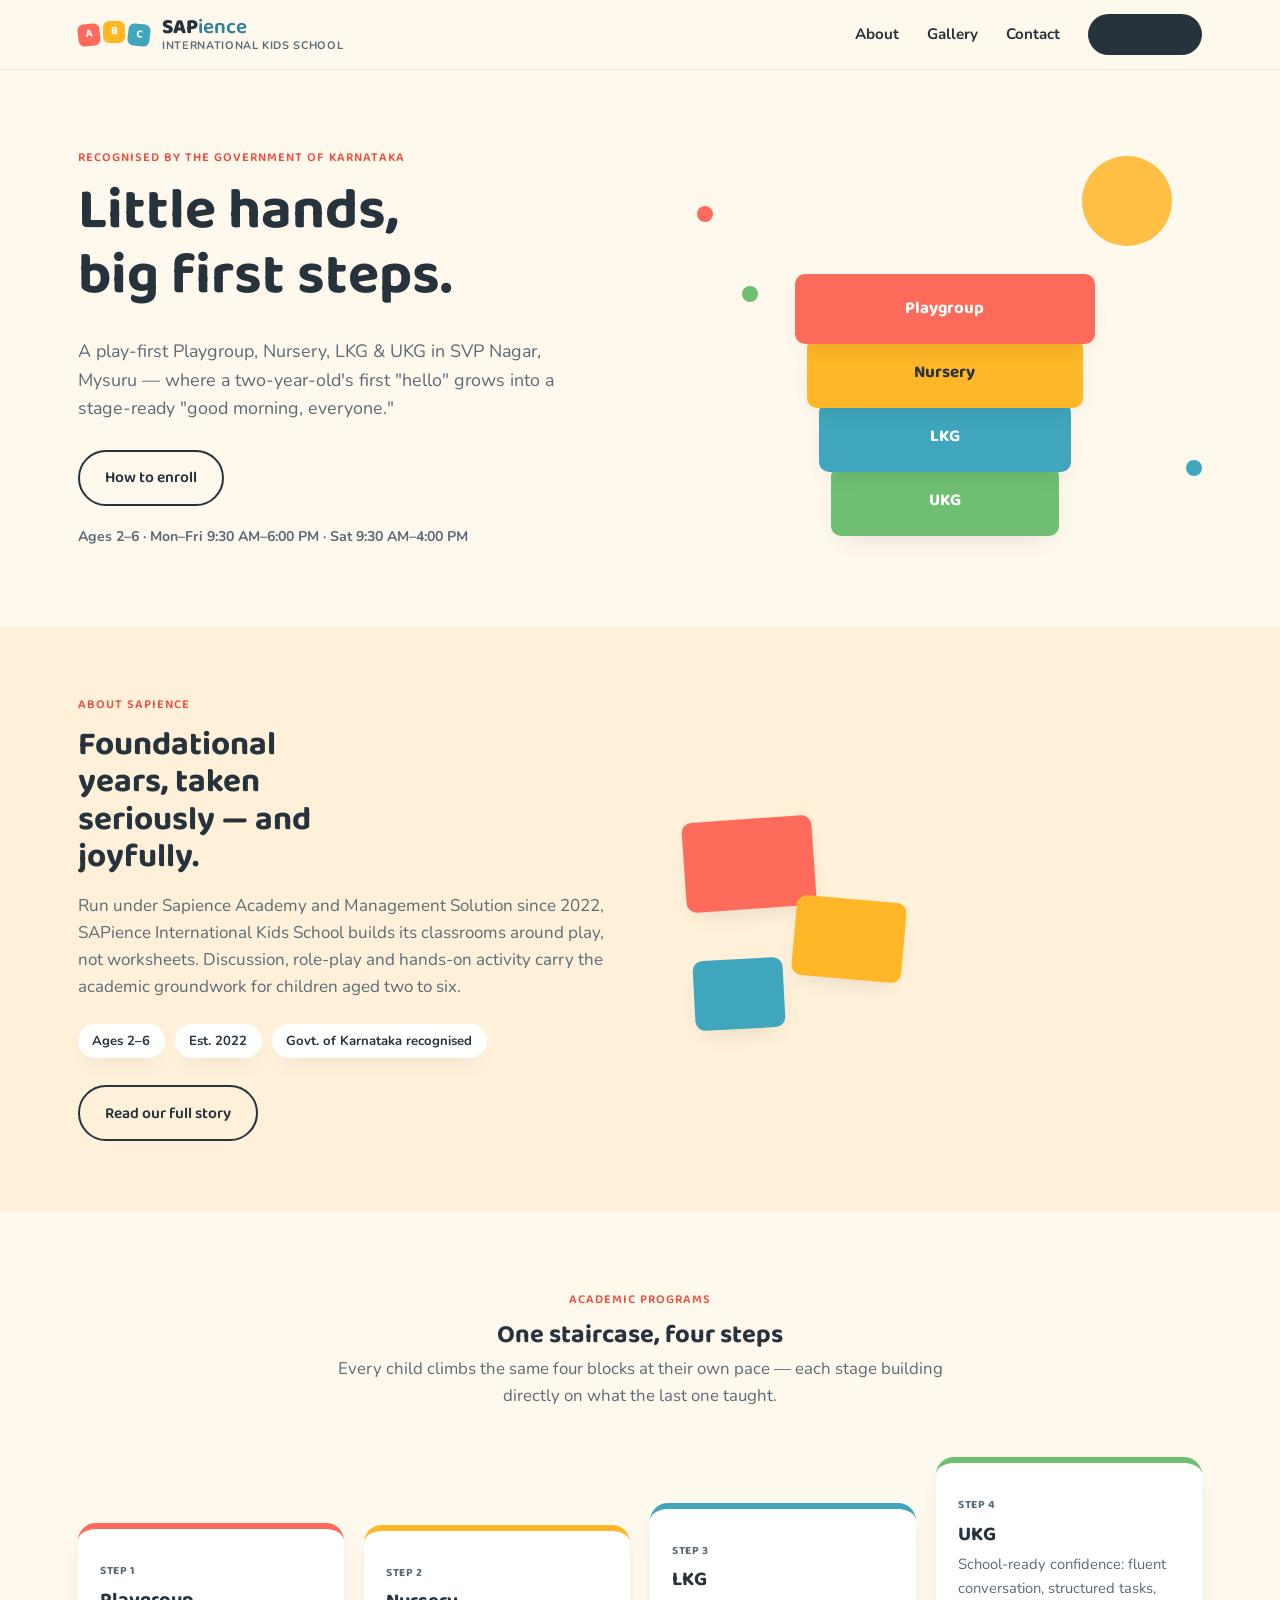
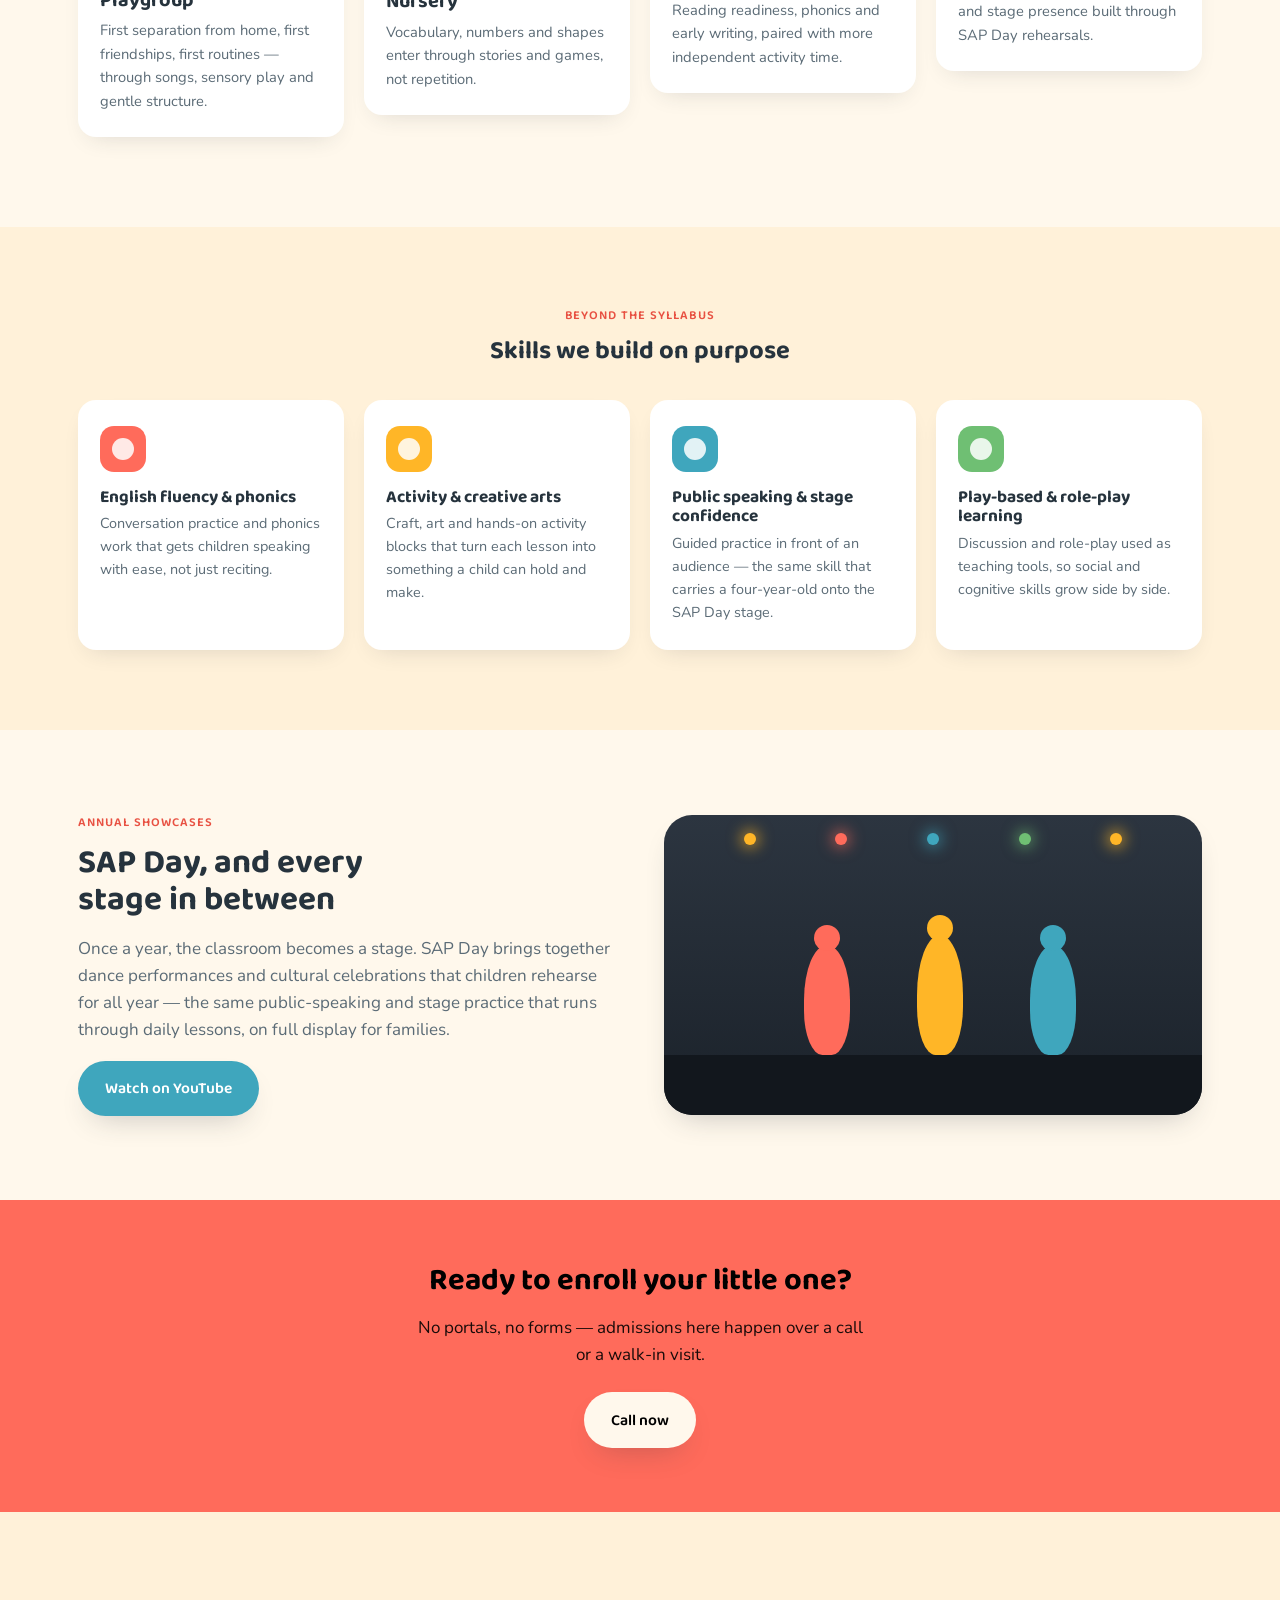
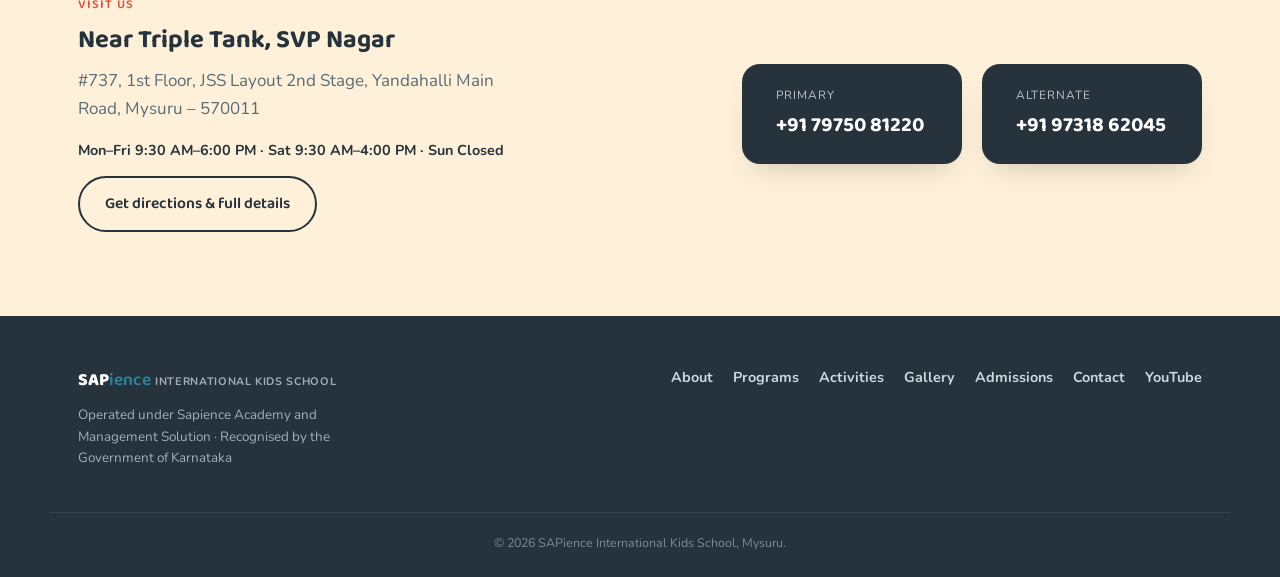
==== commit 9e79ac4c: "Add files via upload" ====
--- a/index.html
+++ b/index.html
@@ -59,10 +59,9 @@
         <h1>Little hands, big first steps.</h1>
         <p class="hero-lede">A play-first Playgroup, Nursery, LKG &amp; UKG in SVP&nbsp;Nagar, Mysuru — where a two‑year‑old's first "hello" grows into a stage‑ready "good morning, everyone."</p>
         <div class="hero-actions">
-          <a href="#" class="btn btn-primary">Call to enroll</a>
 
           <!-- PAGE LINK → admissions.html -->
-          <a href="#" class="btn btn-ghost">How to enroll</a>
+          <a href="admissions.html" class="btn btn-ghost">How to enroll</a>
         </div>
         <p class="hero-note">Ages 2–6 · Mon–Fri 9:30 AM–6:00 PM · Sat 9:30 AM–4:00 PM</p>
       </div>
@@ -202,7 +201,7 @@
       <p>No portals, no forms — admissions here happen over a call or a walk‑in visit.</p>
       <div class="admissions-band-actions">
         <!-- PAGE LINK → admissions.html -->
-        <a href="tel:+917975081220" class="btn btn-primary">Call now</a>
+        <a href="contact.html" class="btn btn-primary">Call now</a>
       </div>
     </div>
   </section>
--- a/style.css
+++ b/style.css
@@ -188,13 +188,13 @@
 }
 .main-nav a:not(.nav-cta):hover:after{ transform: scaleX(1); }
 .nav-cta{
-  background: var(--ink);
+  background: var(--grass);
   color: #fff;
   padding: .55em 1.2em;
   border-radius: 999px;
   font-family: var(--font-display);
 }
-.nav-cta:hover{ background: var(--coral-deep); }
+
 
 .nav-toggle{
   display: none;
